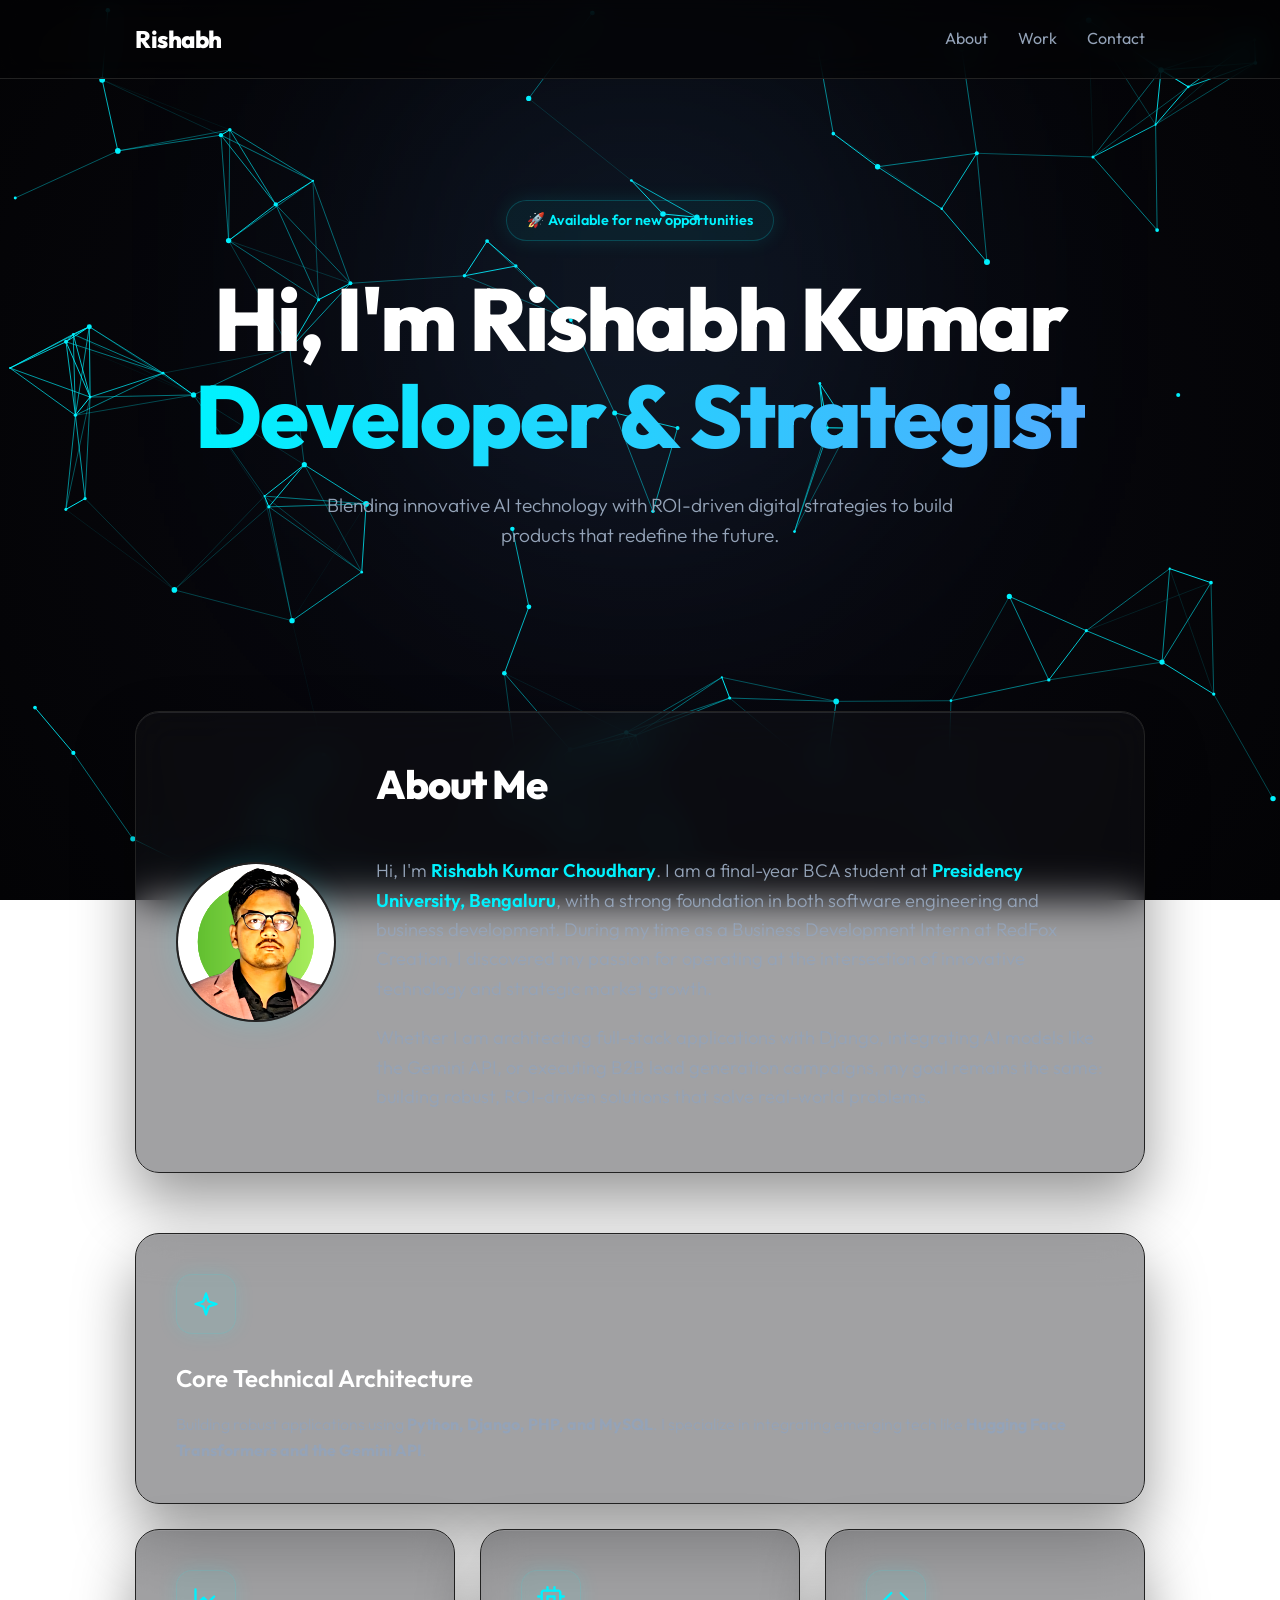
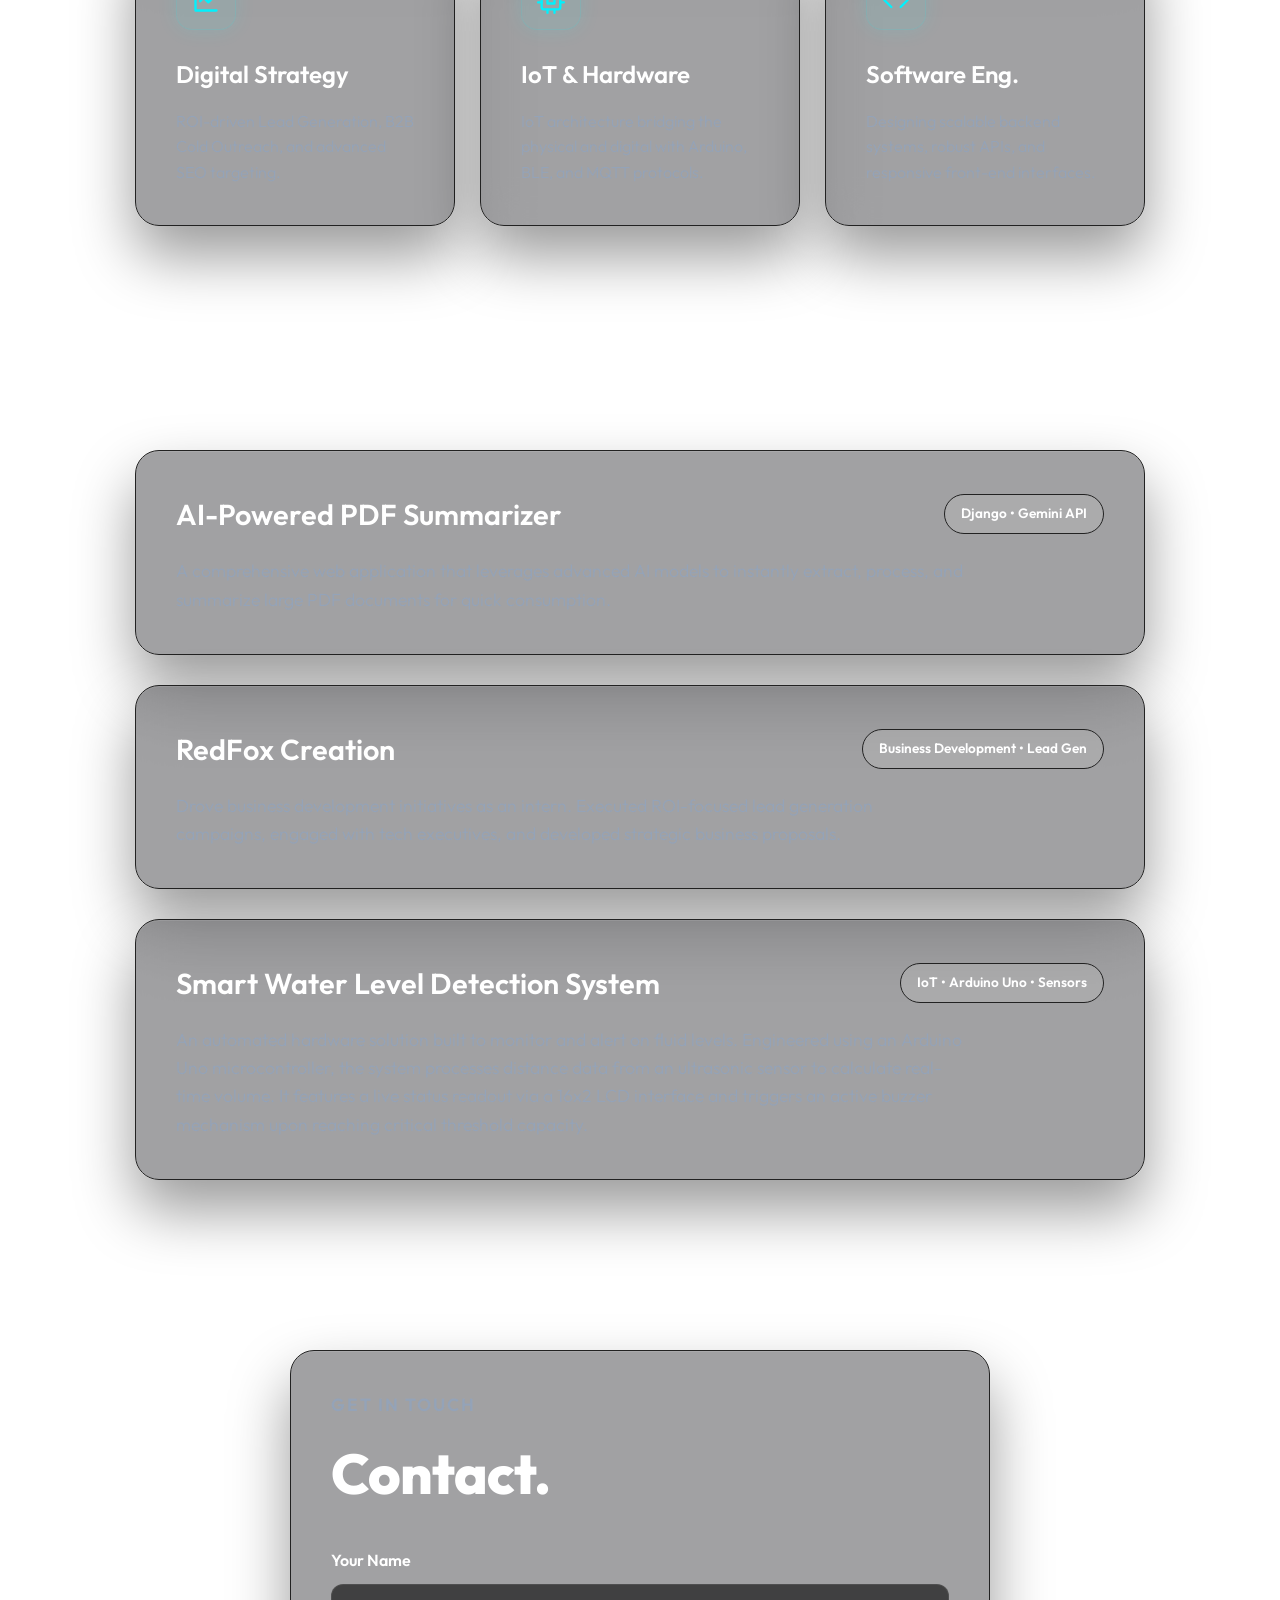
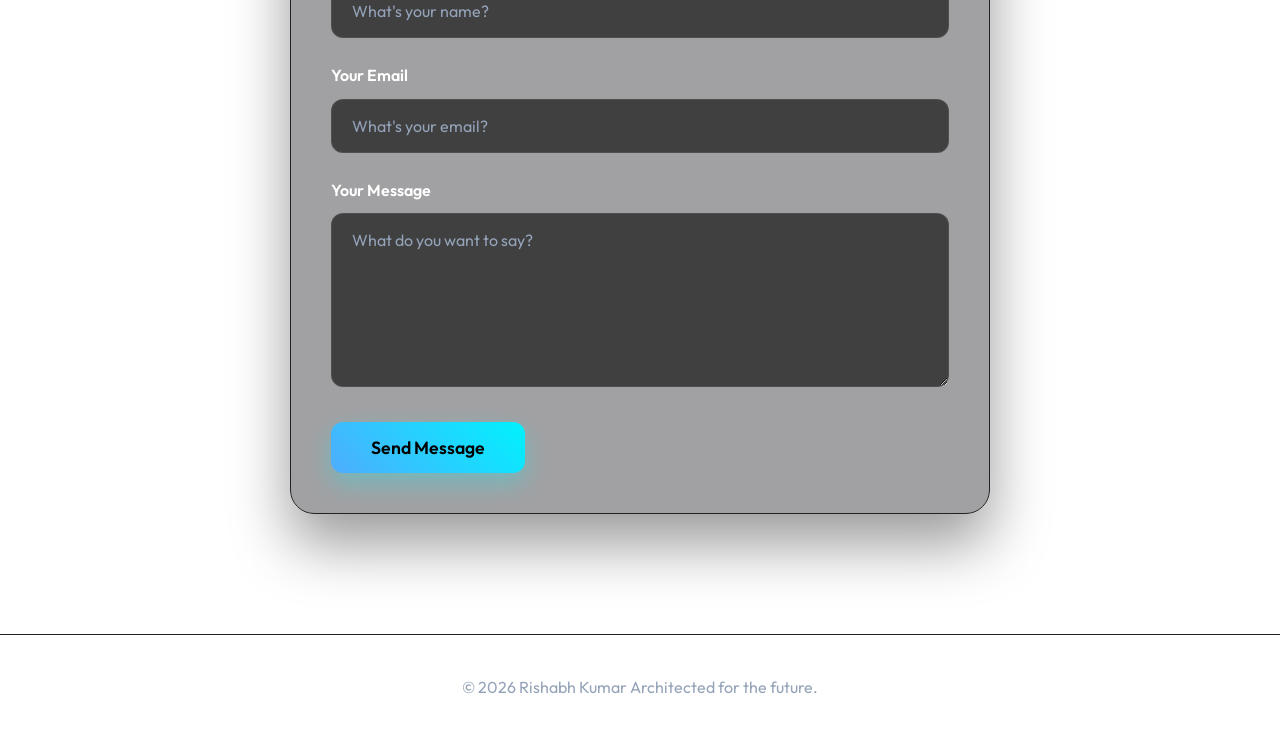
==== index.html @ f14cbbae "Update index.html" ====
<!DOCTYPE html>
<html lang="en">
<head>
    <meta charset="UTF-8">
    <meta name="viewport" content="width=device-width, initial-scale=1.0">
    <title>Rishabh Kumar | Innovator</title>
    <link rel="stylesheet" href="style.css">
    <link href="https://fonts.googleapis.com/css2?family=Outfit:wght@300;400;600;800&display=swap" rel="stylesheet">
</head>
<body>

    <canvas id="bg-canvas"></canvas>

    <nav>
        <div class="nav-content">
            <div class="logo">Rishabh<span class="dot"></span></div>
            <div class="nav-links">
                <a href="#about">About</a>
                <a href="#work">Work</a>
                <a href="#contact">Contact</a>
            </div>
        </div>
    </nav>

    <main class="container">
        <header class="hero slide-up">
            <div class="glow-orb"></div>
            <div class="badge">🚀 Available for new opportunities</div>
            <h1>Hi, I'm Rishabh Kumar <br> <span class="gradient-text">Developer & Strategist</span></h1>
            <p>Blending innovative AI technology with ROI-driven digital strategies to build products that redefine the future.</p>
        </header>

        <section class="about-section fade-in" id="about">
            <div class="card glass about-card tilt-card">
                <div class="card-content">
                    
                    <div class="about-profile-wrap glass">
                        <img src="profile.png" alt="Rishabh Kumar Profile">
                    </div>

                    <div class="about-text-content">
                        <h2 class="section-title">About Me</h2>
                        <div class="about-text">
                            <p>
                                Hi, I'm <strong>Rishabh Kumar Choudhary</strong>. I am a final-year BCA student at <strong>Presidency University, Bengaluru</strong>, with a strong foundation in both software engineering and business development. During my time as a Business Development Intern at RedFox Creation, I discovered my passion for operating at the intersection of innovative technology and strategic market growth.
                            </p>
                            <p>
                                Whether I am architecting full-stack applications with Django, integrating AI models like the Gemini API, or executing B2B lead generation campaigns, my goal remains the same: building robust, ROI-driven solutions that solve real-world problems.
                            </p>
                        </div>
                    </div>

                </div>
            </div>
        </section>

        <section class="bento-grid fade-in">
            <div class="card glass bento-large tilt-card">
                <div class="card-content">
                    <div class="icon-wrap">
                        <svg width="24" height="24" viewBox="0 0 24 24" fill="none" stroke="currentColor" stroke-width="2" stroke-linecap="round" stroke-linejoin="round"><path d="m12 3-1.912 5.813a2 2 0 0 1-1.275 1.275L3 12l5.813 1.912a2 2 0 0 1 1.275 1.275L12 21l1.912-5.813a2 2 0 0 1 1.275-1.275L21 12l-5.813-1.912a2 2 0 0 1-1.275-1.275L12 3Z"/></svg>
                    </div>
                    <h3>Core Technical Architecture</h3>
                    <p>Building robust applications using <strong>Python, Django, PHP, and MySQL</strong>. I specialize in integrating emerging tech like <strong>Hugging Face Transformers and the Gemini API</strong>.</p>
                </div>
            </div>

            <div class="card glass bento-small tilt-card delay-1">
                <div class="card-content">
                    <div class="icon-wrap">
                        <svg width="24" height="24" viewBox="0 0 24 24" fill="none" stroke="currentColor" stroke-width="2" stroke-linecap="round" stroke-linejoin="round"><path d="M3 3v18h18"/><path d="m19 9-5 5-4-4-3 3"/></svg>
                    </div>
                    <h3>Digital Strategy</h3>
                    <p>ROI-driven Lead Generation, B2B Cold Outreach, and advanced SEO targeting.</p>
                </div>
            </div>

            <div class="card glass bento-small tilt-card delay-2">
                <div class="card-content">
                    <div class="icon-wrap">
                        <svg width="24" height="24" viewBox="0 0 24 24" fill="none" stroke="currentColor" stroke-width="2" stroke-linecap="round" stroke-linejoin="round"><rect x="4" y="4" width="16" height="16" rx="2" ry="2"/><rect x="9" y="9" width="6" height="6"/><line x1="9" y1="1" x2="9" y2="4"/><line x1="15" y1="1" x2="15" y2="4"/><line x1="9" y1="20" x2="9" y2="23"/><line x1="15" y1="20" x2="15" y2="23"/><line x1="20" y1="9" x2="23" y2="9"/><line x1="20" y1="14" x2="23" y2="14"/><line x1="1" y1="9" x2="4" y2="9"/><line x1="1" y1="14" x2="4" y2="14"/></svg>
                    </div>
                    <h3>IoT & Hardware</h3>
                    <p>IoT architecture bridging the physical and digital with Arduino, BLE, and MQTT protocols.</p>
                </div>
            </div>

            <div class="card glass bento-small tilt-card delay-3">
                <div class="card-content">
                    <div class="icon-wrap">
                        <svg width="24" height="24" viewBox="0 0 24 24" fill="none" stroke="currentColor" stroke-width="2" stroke-linecap="round" stroke-linejoin="round"><polyline points="16 18 22 12 16 6"/><polyline points="8 6 2 12 8 18"/></svg>
                    </div>
                    <h3>Software Eng.</h3>
                    <p>Designing scalable backend systems, robust APIs, and responsive front-end interfaces.</p>
                </div>
            </div>
        </section>

        <section class="projects" id="work">
            <h2 class="section-title fade-in">Selected Masterpieces</h2>
            
            <div class="project-list">
                <div class="card glass project-card tilt-card fade-in">
                    <div class="card-content">
                        <div class="project-header">
                            <h3>AI-Powered PDF Summarizer</h3>
                            <span class="tag">Django • Gemini API</span>
                        </div>
                        <p>A comprehensive web application that leverages advanced AI models to instantly extract, process, and summarize large PDF documents for quick consumption.</p>
                    </div>
                </div>

                <div class="card glass project-card tilt-card fade-in delay-1">
                    <div class="card-content">
                        <div class="project-header">
                            <h3>RedFox Creation</h3>
                            <span class="tag">Business Development • Lead Gen</span>
                        </div>
                        <p>Drove business development initiatives as an intern. Executed ROI-focused lead generation campaigns, engaged with tech executives, and developed strategic business proposals.</p>
                    </div>
                </div>

                <div class="card glass project-card tilt-card fade-in delay-2">
                    <div class="card-content">
                        <div class="project-header">
                            <h3>Smart Water Level Detection System</h3>
                            <span class="tag">IoT • Arduino Uno • Sensors</span>
                        </div>
                        <p>An automated hardware solution built to monitor and alert on fluid levels. Engineered using an Arduino Uno microcontroller, the system processes distance data from an ultrasonic sensor to calculate real-time volume. It features a live status readout via a 16x2 LCD interface and triggers an active buzzer mechanism upon reaching critical threshold capacity.</p>
                    </div>
                </div>
            </div>
        </section>

        <section class="contact-area fade-in" id="contact">
            <div class="contact-layout">
                
                <div class="contact-form-card glass tilt-card">
                    <p class="sub-heading">Get in touch</p>
                    <h2 class="main-heading">Contact.</h2>
                    
                    <form class="contact-form" id="contact-form">
                        <label class="form-label">
                            <span class="label-text">Your Name</span>
                            <input type="text" name="name" id="name" placeholder="What's your name?" class="form-input" required>
                        </label>
                        
                        <label class="form-label">
                            <span class="label-text">Your Email</span>
                            <input type="email" name="email" id="email" placeholder="What's your email?" class="form-input" required>
                        </label>
                        
                        <label class="form-label">
                            <span class="label-text">Your Message</span>
                            <textarea rows="7" name="message" id="message" placeholder="What do you want to say?" class="form-input" required></textarea>
                        </label>
                        
                        <button type="submit" class="btn btn-primary submit-btn">Send Message</button>
                    </form>
                </div>

            </div>
        </section>
    </main>

    <footer>
        <p>&copy; 2026 Rishabh Kumar Architected for the future.</p>
    </footer>

    <script src="script.js"></script>
</body>
</html>
---- style.css ----
:root {
    --bg-main: transparent; /* CRITICAL: Must be transparent for canvas to show */
    --text-primary: #ffffff;
    --text-secondary: #94a3b8;
    
    /* Cyber/Neon Palette */
    --neon-cyan: #00f2fe;
    --neon-blue: #4facfe;
    
    --glass-bg: rgba(20, 20, 25, 0.4);
    --glass-border: rgba(255, 255, 255, 0.08);
    --glass-glow: rgba(0, 242, 254, 0.1);
    --border-color: #222222;
    --accent: #ffffff;
}

* {
    margin: 0;
    padding: 0;
    box-sizing: border-box;
    font-family: 'Outfit', sans-serif;
    scroll-behavior: smooth;
}

/* --- The Canvas Background --- */
#bg-canvas {
    position: fixed;
    top: 0; 
    left: 0; 
    width: 100vw; 
    height: 100vh;
    z-index: -1;
    background: radial-gradient(circle at center, #0a0a12 0%, #030305 100%);
    pointer-events: none; /* Ensures it doesn't block scrolling/clicking */
}

html, body {
    background-color: var(--bg-main);
    color: var(--text-primary);
    line-height: 1.6;
    overflow-x: hidden;
}

a { text-decoration: none; color: inherit; }

.container {
    max-width: 1050px;
    margin: 0 auto;
    padding: 0 20px;
    position: relative;
    z-index: 10;
}

/* --- Navigation --- */
nav {
    position: fixed; top: 0; width: 100%;
    backdrop-filter: blur(15px); -webkit-backdrop-filter: blur(15px);
    background: rgba(3, 3, 5, 0.7);
    border-bottom: 1px solid var(--border-color);
    z-index: 100;
}

.nav-content {
    max-width: 1050px; margin: 0 auto; padding: 20px;
    display: flex; justify-content: space-between; align-items: center;
}

.logo { font-weight: 800; font-size: 1.5rem; letter-spacing: -0.5px; color: var(--accent); }
.logo .dot { color: var(--neon-cyan); }

.nav-links { display: flex; gap: 30px; font-size: 1rem; font-weight: 400; color: var(--text-secondary); }
.nav-links a:hover { color: var(--neon-cyan); transition: color 0.3s ease; text-shadow: 0 0 10px rgba(0,242,254,0.5); }

/* --- Hero Section --- */
.hero { padding: 200px 0 120px; text-align: center; position: relative; }

.glow-orb {
    position: absolute; top: 40%; left: 50%; transform: translate(-50%, -50%);
    width: 400px; height: 400px; background: var(--neon-blue);
    filter: blur(150px); opacity: 0.15; z-index: -1; pointer-events: none;
}

.badge {
    display: inline-block; padding: 8px 20px;
    background: rgba(0, 242, 254, 0.05); color: var(--neon-cyan);
    border: 1px solid rgba(0, 242, 254, 0.2); border-radius: 100px;
    font-size: 0.9rem; font-weight: 600; margin-bottom: 30px;
    box-shadow: 0 0 20px rgba(0,242,254,0.1);
}

.hero h1 {
    font-size: clamp(3rem, 7vw, 5.5rem); font-weight: 800; line-height: 1.1;
    letter-spacing: -2px; margin-bottom: 25px;
}

.gradient-text {
    background: linear-gradient(270deg, #00f2fe, #4facfe, #00f2fe);
    background-size: 200% auto;
    -webkit-background-clip: text; -webkit-text-fill-color: transparent;
    animation: shine 4s linear infinite;
}

@keyframes shine { to { background-position: 200% center; } }

.hero p { color: var(--text-secondary); font-size: 1.2rem; max-width: 650px; margin: 0 auto 40px; font-weight: 300; }

.hero-actions { display: flex; justify-content: center; gap: 20px; }

/* --- Glassmorphism & 3D Tilt Cards --- */
.glass {
    background: var(--glass-bg);
    backdrop-filter: blur(20px); -webkit-backdrop-filter: blur(20px);
    border: 1px solid var(--border-color); border-radius: 24px;
    box-shadow: 0 30px 60px rgba(0,0,0,0.4), inset 0 1px 0 rgba(255,255,255,0.1);
}

.tilt-card {
    transition: transform 0.1s ease, box-shadow 0.3s ease, border-color 0.3s ease;
    transform-style: preserve-3d;
}

.tilt-card:hover { border-color: rgba(255, 255, 255, 0.2); box-shadow: 0 30px 60px rgba(0,0,0,0.5), 0 0 40px var(--glass-glow); z-index: 10; }
.card-content { padding: 40px; transform: translateZ(30px); }

/* --- Sections & Grid --- */
.section-title { font-size: 2.5rem; margin-bottom: 40px; font-weight: 800; letter-spacing: -1px; }

/* About Me with Profile Picture Integration */
.about-section { margin-bottom: 60px; }

.about-card .card-content {
    display: flex; gap: 40px; align-items: center;
}

.about-profile-wrap {
    flex-shrink: 0; width: 160px; height: 160px;
    border-radius: 50%; overflow: hidden;
    border: 2px solid var(--border-color);
    box-shadow: 0 0 30px rgba(0, 242, 254, 0.15);
    background: rgba(0,0,0,0.2);
}

.about-profile-wrap img {
    width: 100%; height: 100%; object-fit: cover;
    filter: contrast(1.1) brightness(1.05); 
}

.about-text-content { flex: 1; }
.about-text p { color: var(--text-secondary); font-size: 1.15rem; margin-bottom: 20px; font-weight: 300; }
.about-text strong { color: var(--neon-cyan); font-weight: 600; }

/* Updated Bento Grid Layout */
.bento-grid { 
    display: grid; 
    grid-template-columns: repeat(3, 1fr); 
    gap: 25px; 
    margin-bottom: 120px; 
}
.bento-large { grid-column: span 3; }
.bento-small { grid-column: span 1; }

.bento-grid h3 { font-size: 1.5rem; margin-bottom: 15px; font-weight: 600; }
.bento-grid p { color: var(--text-secondary); font-weight: 300; font-size: 1rem; }

.icon-wrap { 
    display: inline-flex; padding: 15px; 
    background: rgba(0,242,254,0.05); border-radius: 16px; 
    margin-bottom: 25px; border: 1px solid rgba(0,242,254,0.1); 
    color: var(--neon-cyan); box-shadow: 0 0 20px rgba(0,242,254,0.1); 
}

.icon-wrap svg { width: 28px; height: 28px; }

.projects { margin-bottom: 120px; }
.project-list { display: flex; flex-direction: column; gap: 30px; }
.project-header { display: flex; justify-content: space-between; align-items: center; margin-bottom: 20px; }
.project-header h3 { font-size: 1.8rem; font-weight: 600; }
.tag { background: rgba(255,255,255,0.1); color: #fff; padding: 8px 16px; border-radius: 100px; font-size: 0.85rem; font-weight: 600; border: 1px solid var(--border-color); }
.project-card p { color: var(--text-secondary); max-width: 85%; font-size: 1.1rem; font-weight: 300; }

/* --- Centered Contact Layout & Inputs --- */
.contact-area { margin-bottom: 120px; padding-top: 50px; }
.contact-layout { display: flex; justify-content: center; }
.contact-form-card { width: 100%; max-width: 700px; padding: 40px; position: relative; overflow: hidden; }

.sub-heading { font-size: 1.1rem; color: var(--text-secondary); text-transform: uppercase; letter-spacing: 2px; margin-bottom: 10px; font-weight: 600; }
.main-heading { font-size: 3.5rem; font-weight: 800; margin-bottom: 30px; color: #fff; letter-spacing: -1px; }

/* Form Styles */
.contact-form { display: flex; flex-direction: column; gap: 25px; }
.form-label { display: flex; flex-direction: column; gap: 10px; }
.label-text { font-weight: 600; color: #fff; font-size: 1rem; }

.form-input {
    background-color: rgba(0, 0, 0, 0.6); 
    border: 1px solid var(--glass-border); border-radius: 12px;
    padding: 16px 20px; color: #fff; font-size: 1rem; outline: none;
    transition: all 0.3s ease; font-family: inherit; resize: vertical;
}
.form-input::placeholder { color: var(--text-secondary); }
.form-input:focus { border-color: var(--neon-cyan); box-shadow: 0 0 15px rgba(0, 242, 254, 0.15); }

.submit-btn { align-self: flex-start; padding: 14px 40px; font-size: 1.1rem; margin-top: 10px; border-radius: 12px; font-weight: 600; cursor: pointer; border: none; background: linear-gradient(45deg, var(--neon-blue), var(--neon-cyan)); color: #000; box-shadow: 0 10px 25px rgba(0, 242, 254, 0.3); transition: all 0.3s; }
.submit-btn:hover { transform: translateY(-3px); box-shadow: 0 15px 35px rgba(0, 242, 254, 0.5); }

footer { text-align: center; padding: 40px; color: var(--text-secondary); font-size: 1rem; border-top: 1px solid var(--border-color); }

/* Animations */
.slide-up { animation: slideUp 1s cubic-bezier(0.16, 1, 0.3, 1) forwards; }
@keyframes slideUp { from { opacity: 0; transform: translateY(40px); } to { opacity: 1; transform: translateY(0); } }
.fade-in { opacity: 0; transform: translateY(30px); transition: opacity 0.8s ease-out, transform 0.8s ease-out; }
.fade-in.visible { opacity: 1; transform: translateY(0); }
.delay-1 { transition-delay: 0.15s; } .delay-2 { transition-delay: 0.3s; } .delay-3 { transition-delay: 0.45s; }

/* Mobile Responsiveness */
@media (max-width: 900px) {
    .bento-grid { grid-template-columns: 1fr; }
    .bento-large, .bento-small { grid-column: span 1; }
    .project-header { flex-direction: column; align-items: flex-start; gap: 15px; }
    .project-card p { max-width: 100%; }
    .tilt-card { transform: none !important; }
    .about-card .card-content { flex-direction: column; text-align: center; gap: 30px; }
}
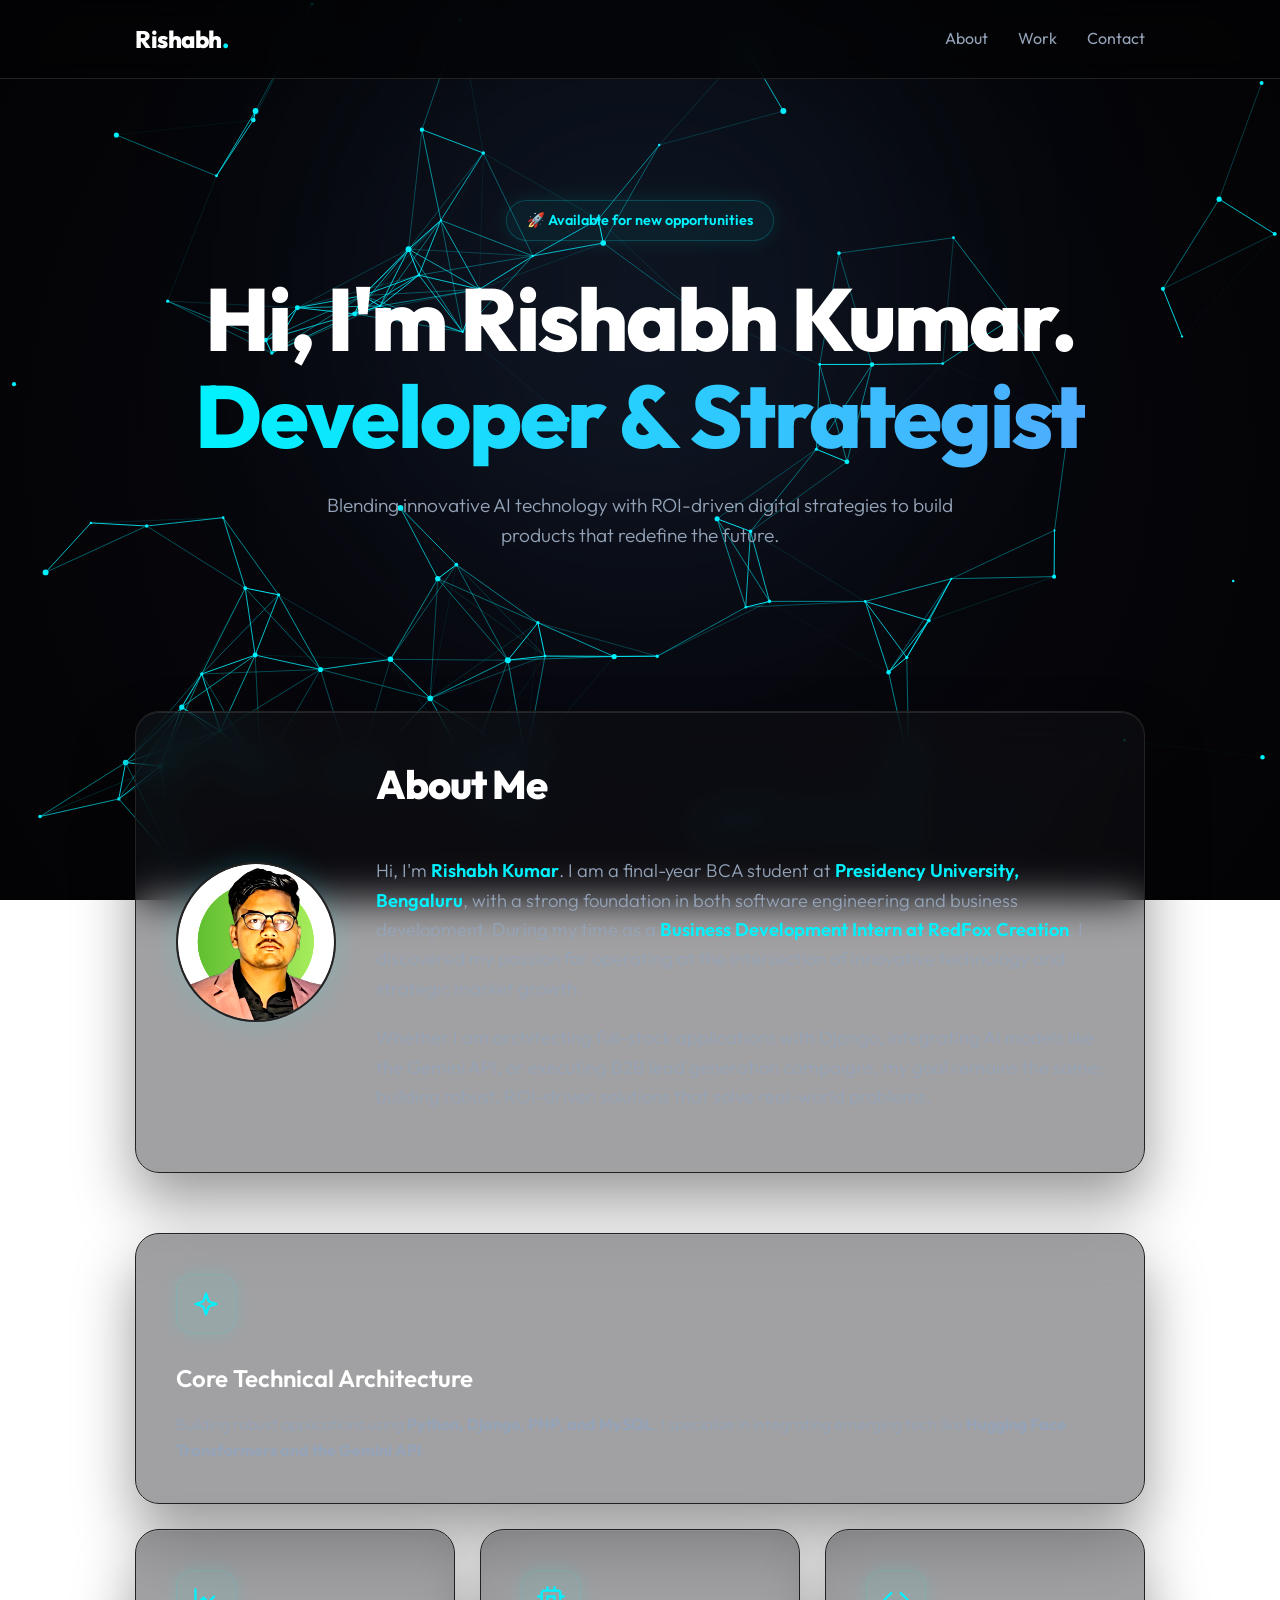
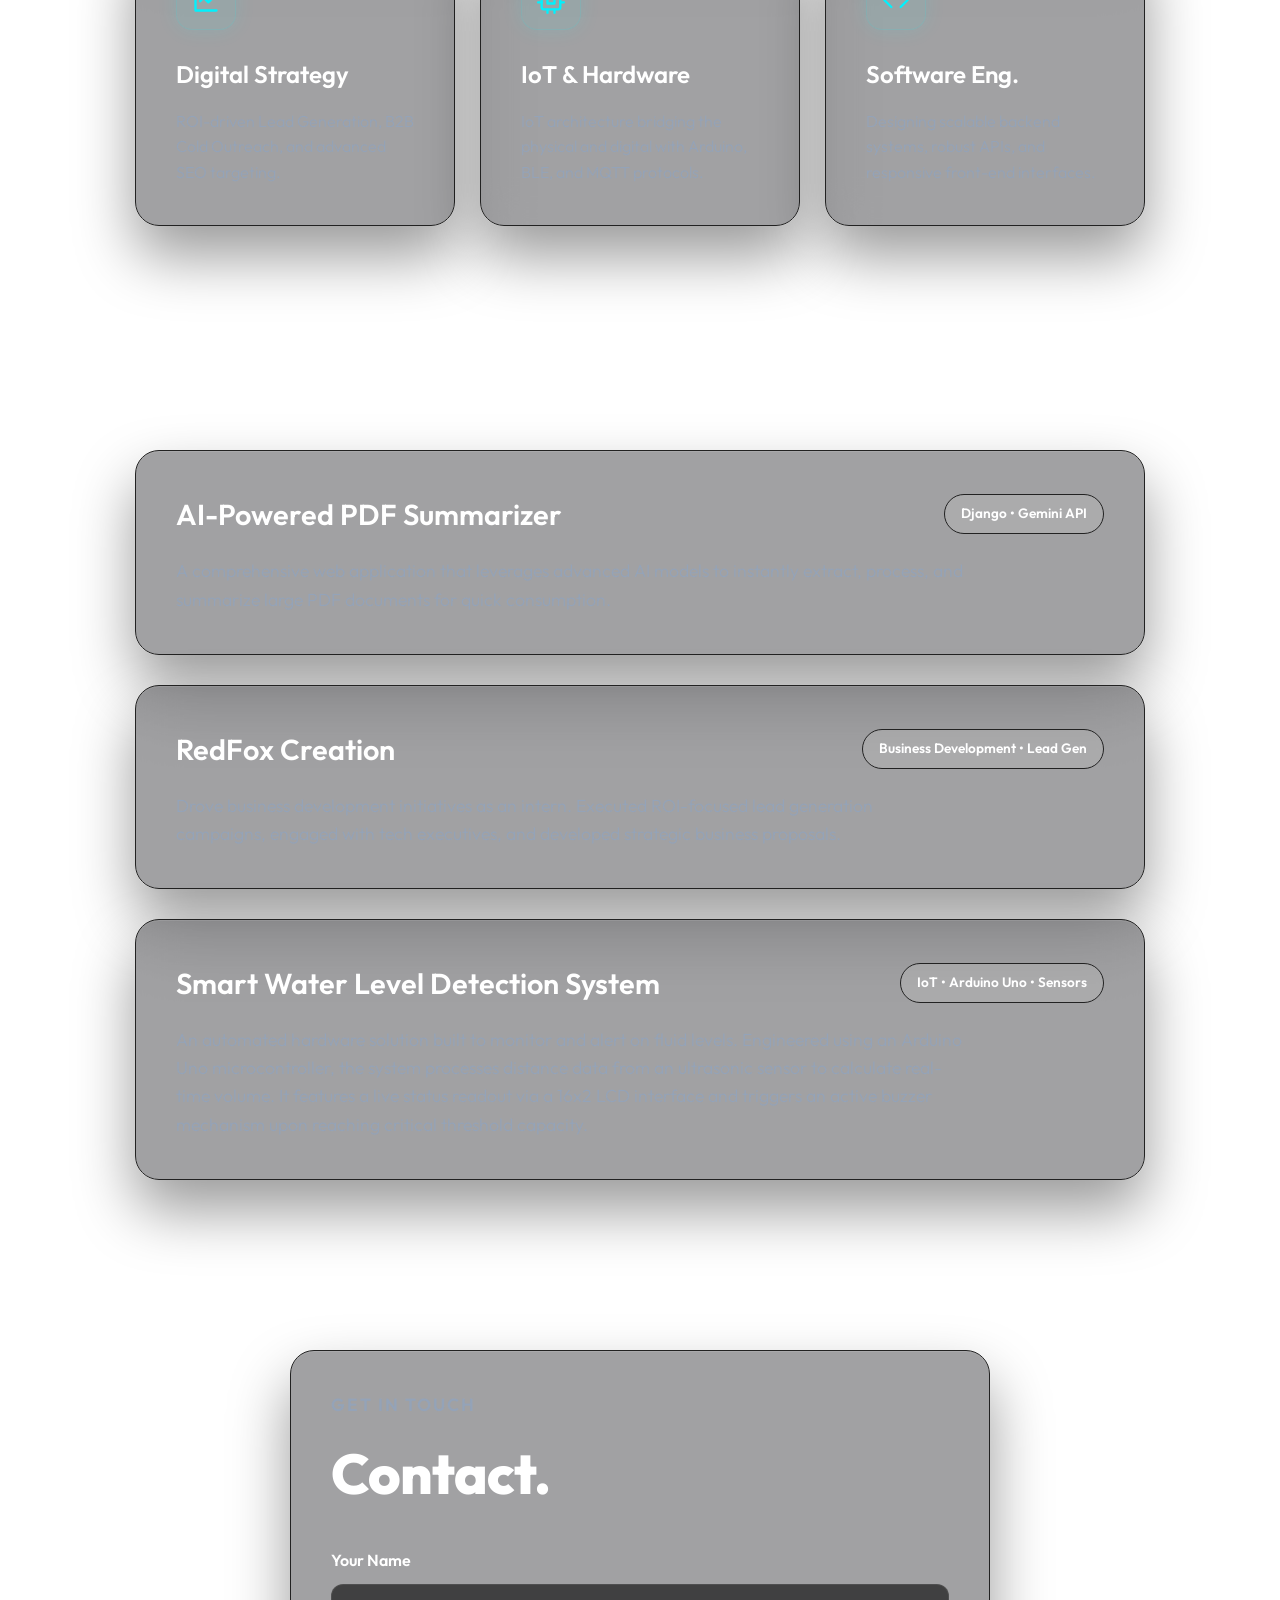
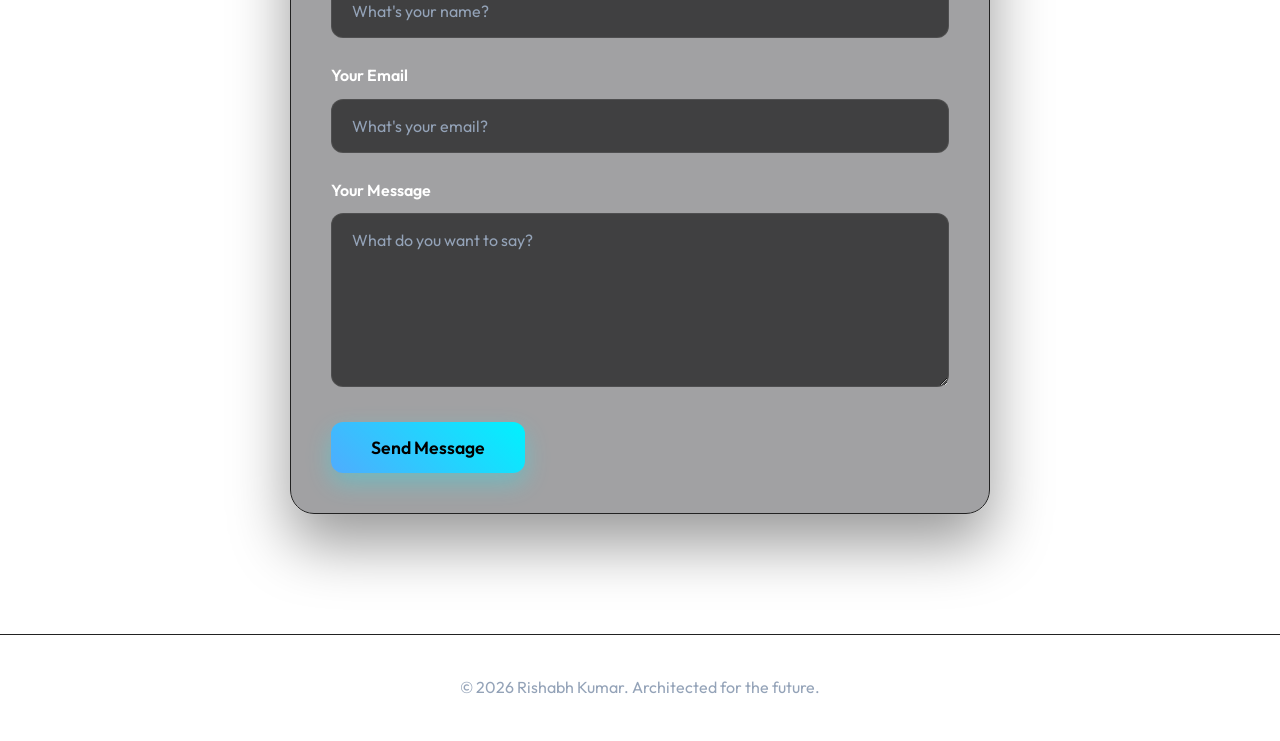
==== commit a73c70ae: "Update index.html" ====
--- a/index.html
+++ b/index.html
@@ -13,7 +13,7 @@
 
     <nav>
         <div class="nav-content">
-            <div class="logo">Rishabh<span class="dot"></span></div>
+            <div class="logo">Rishabh<span class="dot">.</span></div>
             <div class="nav-links">
                 <a href="#about">About</a>
                 <a href="#work">Work</a>
@@ -26,7 +26,7 @@
         <header class="hero slide-up">
             <div class="glow-orb"></div>
             <div class="badge">🚀 Available for new opportunities</div>
-            <h1>Hi, I'm Rishabh Kumar <br> <span class="gradient-text">Developer & Strategist</span></h1>
+            <h1>Hi, I'm Rishabh Kumar. <br> <span class="gradient-text">Developer & Strategist</span></h1>
             <p>Blending innovative AI technology with ROI-driven digital strategies to build products that redefine the future.</p>
         </header>
 
@@ -42,7 +42,7 @@
                         <h2 class="section-title">About Me</h2>
                         <div class="about-text">
                             <p>
-                                Hi, I'm <strong>Rishabh Kumar Choudhary</strong>. I am a final-year BCA student at <strong>Presidency University, Bengaluru</strong>, with a strong foundation in both software engineering and business development. During my time as a Business Development Intern at RedFox Creation, I discovered my passion for operating at the intersection of innovative technology and strategic market growth.
+                                Hi, I'm <strong>Rishabh Kumar</strong>. I am a final-year BCA student at <strong>Presidency University, Bengaluru</strong>, with a strong foundation in both software engineering and business development. During my time as a <strong>Business Development Intern at RedFox Creation</strong>, I discovered my passion for operating at the intersection of innovative technology and strategic market growth.
                             </p>
                             <p>
                                 Whether I am architecting full-stack applications with Django, integrating AI models like the Gemini API, or executing B2B lead generation campaigns, my goal remains the same: building robust, ROI-driven solutions that solve real-world problems.
@@ -164,7 +164,7 @@
     </main>
 
     <footer>
-        <p>&copy; 2026 Rishabh Kumar Architected for the future.</p>
+        <p>&copy; 2026 Rishabh Kumar. Architected for the future.</p>
     </footer>
 
     <script src="script.js"></script>
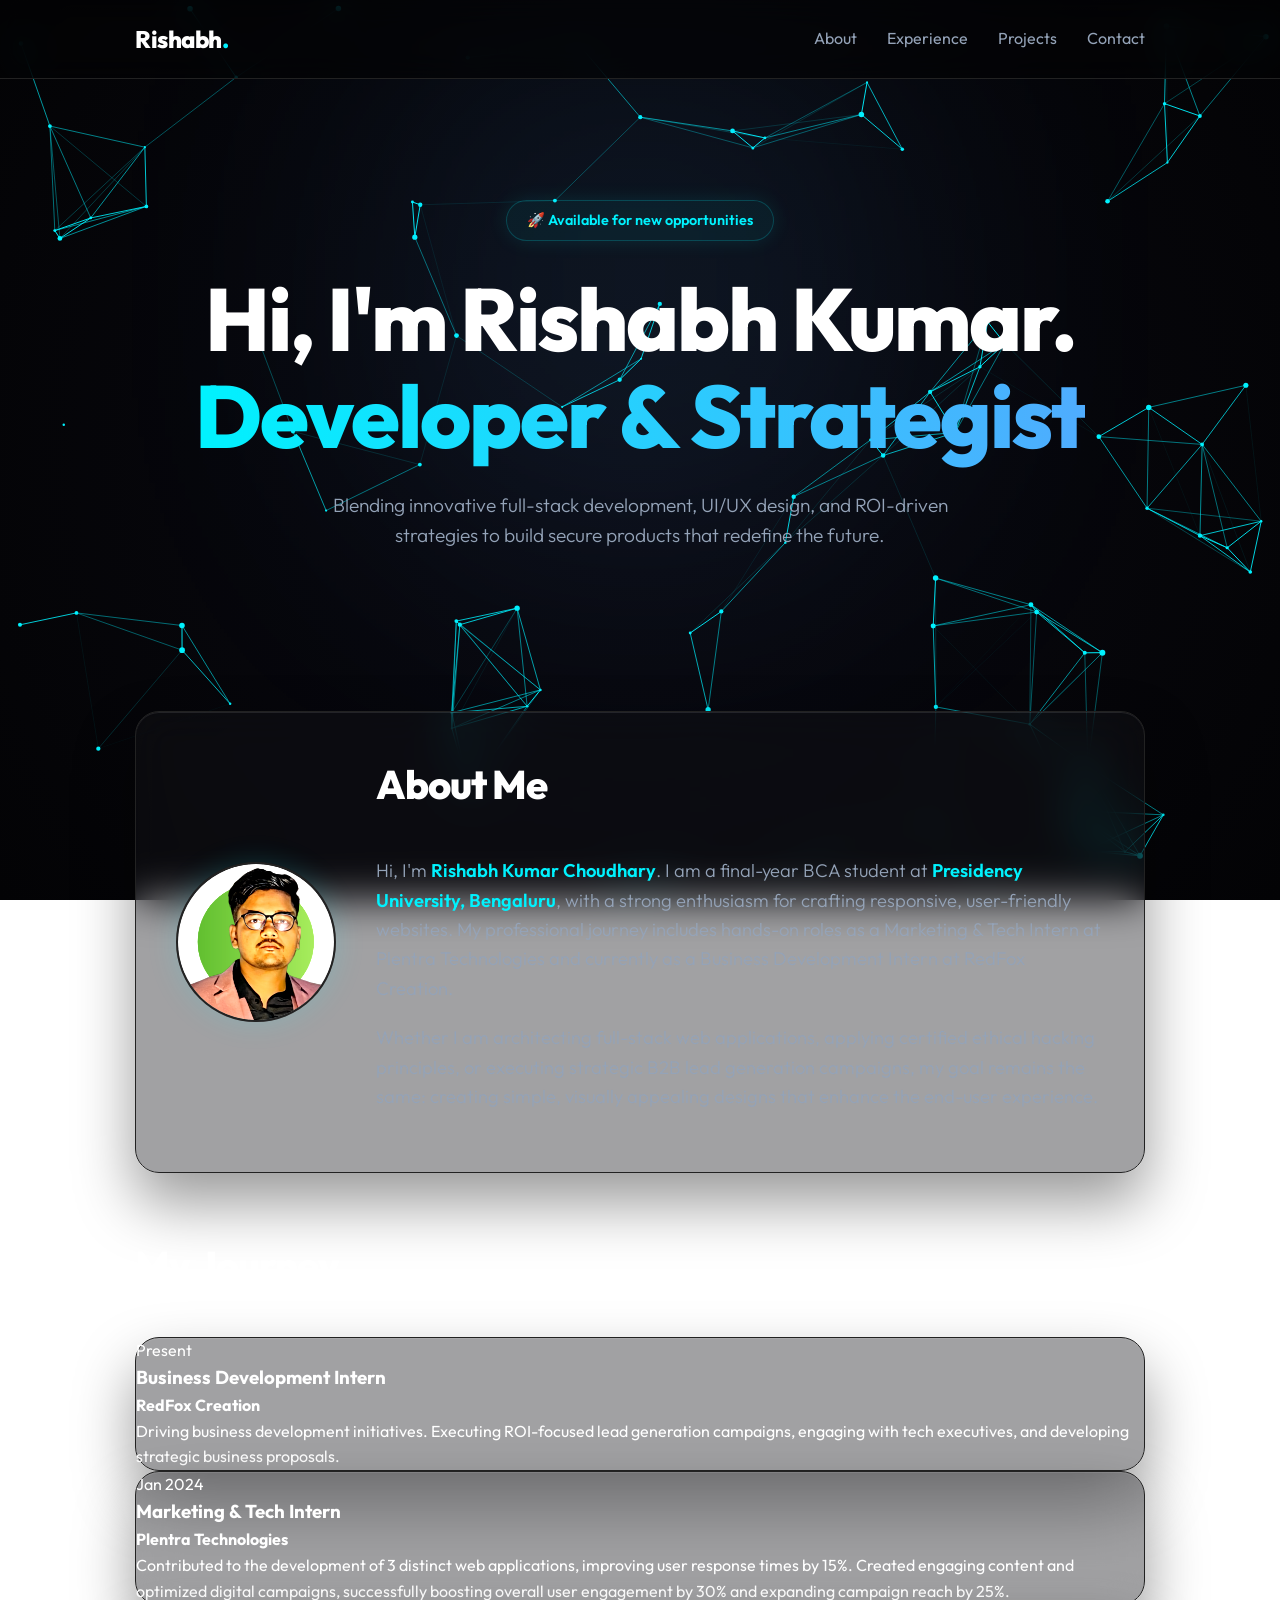
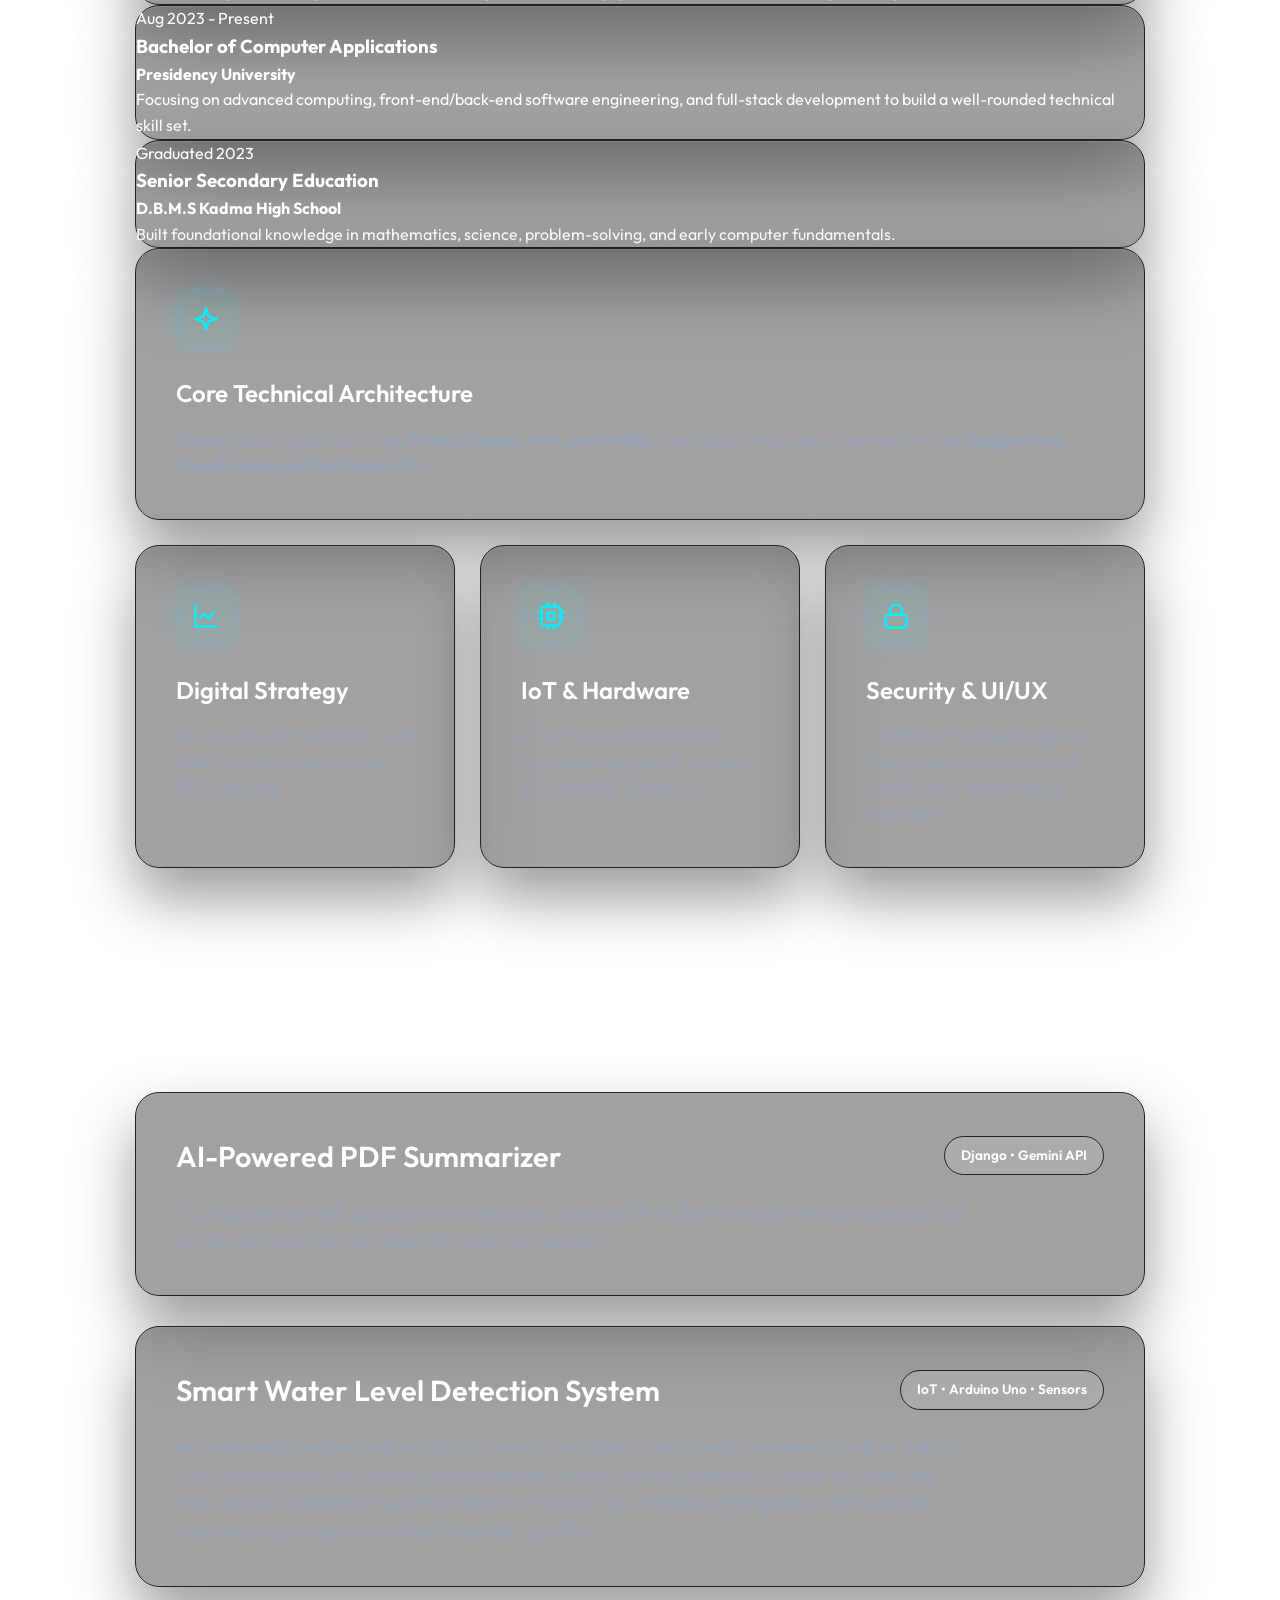
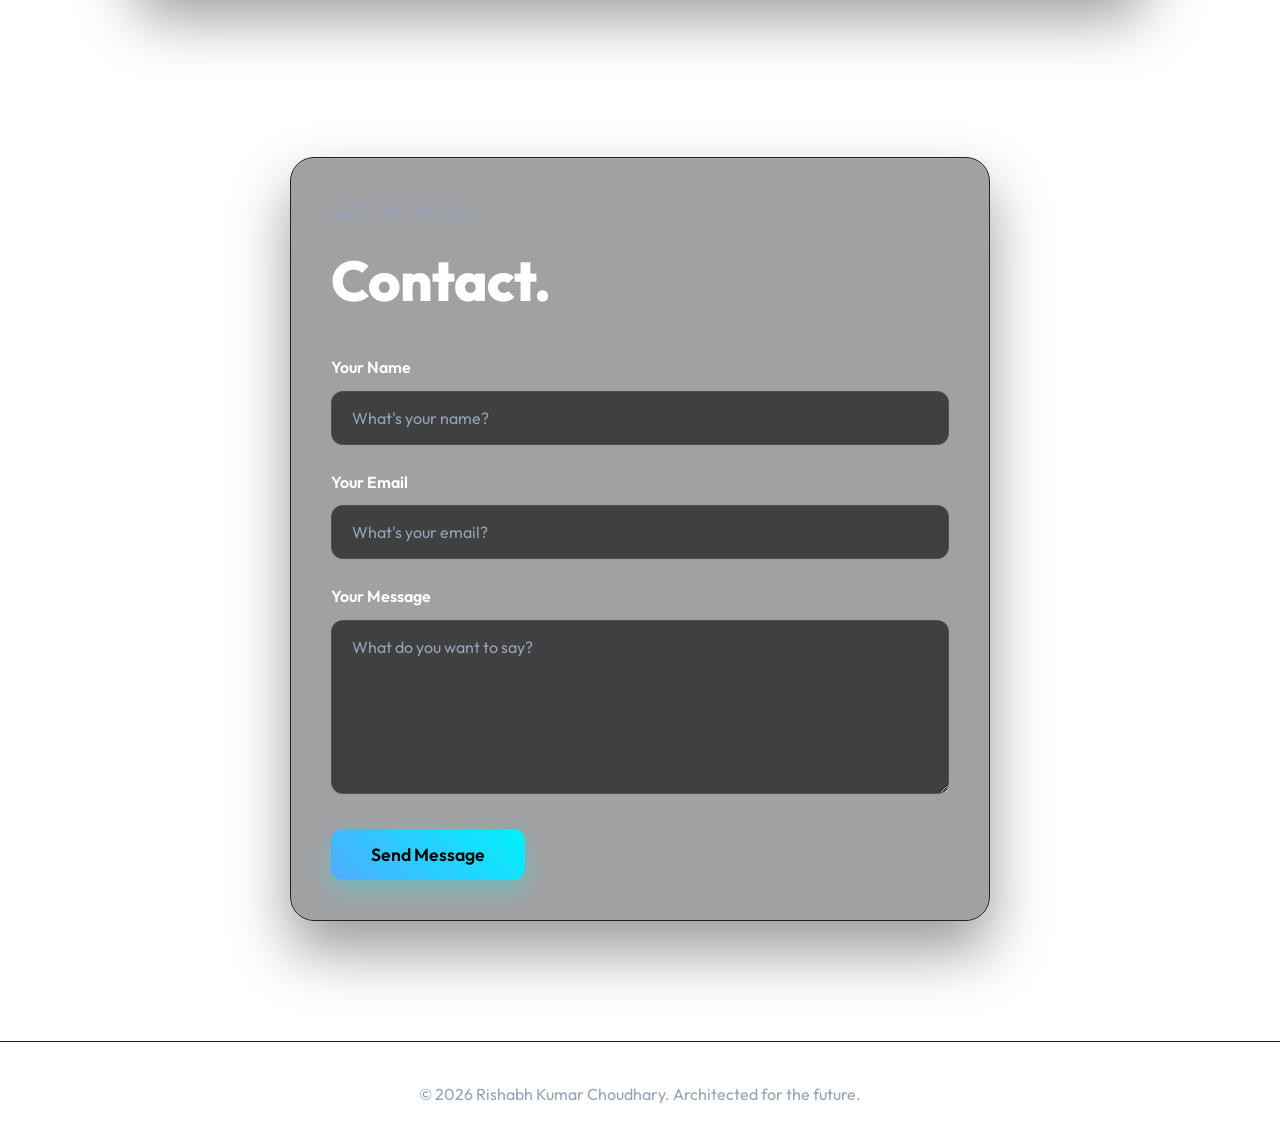
==== commit c56f9d06: "Update index.html" ====
--- a/index.html
+++ b/index.html
@@ -16,7 +16,8 @@
             <div class="logo">Rishabh<span class="dot">.</span></div>
             <div class="nav-links">
                 <a href="#about">About</a>
-                <a href="#work">Work</a>
+                <a href="#experience">Experience</a>
+                <a href="#work">Projects</a>
                 <a href="#contact">Contact</a>
             </div>
         </div>
@@ -27,7 +28,7 @@
             <div class="glow-orb"></div>
             <div class="badge">🚀 Available for new opportunities</div>
             <h1>Hi, I'm Rishabh Kumar. <br> <span class="gradient-text">Developer & Strategist</span></h1>
-            <p>Blending innovative AI technology with ROI-driven digital strategies to build products that redefine the future.</p>
+            <p>Blending innovative full-stack development, UI/UX design, and ROI-driven strategies to build secure products that redefine the future.</p>
         </header>
 
         <section class="about-section fade-in" id="about">
@@ -42,10 +43,10 @@
                         <h2 class="section-title">About Me</h2>
                         <div class="about-text">
                             <p>
-                                Hi, I'm <strong>Rishabh Kumar</strong>. I am a final-year BCA student at <strong>Presidency University, Bengaluru</strong>, with a strong foundation in both software engineering and business development. During my time as a <strong>Business Development Intern at RedFox Creation</strong>, I discovered my passion for operating at the intersection of innovative technology and strategic market growth.
+                                Hi, I'm <strong>Rishabh Kumar Choudhary</strong>. I am a final-year BCA student at <strong>Presidency University, Bengaluru</strong>, with a strong enthusiasm for crafting responsive, user-friendly websites. My professional journey includes hands-on roles as a Marketing & Tech Intern at Plentra Technologies and currently as a Business Development Intern at RedFox Creation.
                             </p>
                             <p>
-                                Whether I am architecting full-stack applications with Django, integrating AI models like the Gemini API, or executing B2B lead generation campaigns, my goal remains the same: building robust, ROI-driven solutions that solve real-world problems.
+                                Whether I am architecting full-stack web applications, applying certified ethical hacking principles, or executing strategic B2B lead generation campaigns, my goal remains the same: creating simple, visually appealing designs that enhance the end-user experience.
                             </p>
                         </div>
                     </div>
@@ -54,6 +55,49 @@
             </div>
         </section>
 
+        <section class="timeline-section fade-in" id="experience">
+            <h2 class="section-title">My Journey</h2>
+            <div class="timeline">
+                
+                <div class="timeline-item glass tilt-card">
+                    <div class="timeline-date">Present</div>
+                    <div class="timeline-content">
+                        <h3>Business Development Intern</h3>
+                        <h4>RedFox Creation</h4>
+                        <p>Driving business development initiatives. Executing ROI-focused lead generation campaigns, engaging with tech executives, and developing strategic business proposals.</p>
+                    </div>
+                </div>
+
+                <div class="timeline-item glass tilt-card">
+                    <div class="timeline-date">Jan 2024</div>
+                    <div class="timeline-content">
+                        <h3>Marketing & Tech Intern</h3>
+                        <h4>Plentra Technologies</h4>
+                        <p>Contributed to the development of 3 distinct web applications, improving user response times by 15%. Created engaging content and optimized digital campaigns, successfully boosting overall user engagement by 30% and expanding campaign reach by 25%.</p>
+                    </div>
+                </div>
+
+                <div class="timeline-item glass tilt-card">
+                    <div class="timeline-date">Aug 2023 - Present</div>
+                    <div class="timeline-content">
+                        <h3>Bachelor of Computer Applications</h3>
+                        <h4>Presidency University</h4>
+                        <p>Focusing on advanced computing, front-end/back-end software engineering, and full-stack development to build a well-rounded technical skill set.</p>
+                    </div>
+                </div>
+
+                <div class="timeline-item glass tilt-card">
+                    <div class="timeline-date">Graduated 2023</div>
+                    <div class="timeline-content">
+                        <h3>Senior Secondary Education</h3>
+                        <h4>D.B.M.S Kadma High School</h4>
+                        <p>Built foundational knowledge in mathematics, science, problem-solving, and early computer fundamentals.</p>
+                    </div>
+                </div>
+
+            </div>
+        </section>
+
         <section class="bento-grid fade-in">
             <div class="card glass bento-large tilt-card">
                 <div class="card-content">
@@ -88,16 +132,16 @@
             <div class="card glass bento-small tilt-card delay-3">
                 <div class="card-content">
                     <div class="icon-wrap">
-                        <svg width="24" height="24" viewBox="0 0 24 24" fill="none" stroke="currentColor" stroke-width="2" stroke-linecap="round" stroke-linejoin="round"><polyline points="16 18 22 12 16 6"/><polyline points="8 6 2 12 8 18"/></svg>
-                    </div>
-                    <h3>Software Eng.</h3>
-                    <p>Designing scalable backend systems, robust APIs, and responsive front-end interfaces.</p>
+                        <svg width="24" height="24" viewBox="0 0 24 24" fill="none" stroke="currentColor" stroke-width="2" stroke-linecap="round" stroke-linejoin="round"><rect x="3" y="11" width="18" height="11" rx="2" ry="2"/><path d="M7 11V7a5 5 0 0 1 10 0v4"/></svg>
+                    </div>
+                    <h3>Security & UI/UX</h3>
+                    <p>Certified in Ethical Hacking (90%). Designing secure systems and intuitive, user-friendly UI/UX interfaces.</p>
                 </div>
             </div>
         </section>
 
         <section class="projects" id="work">
-            <h2 class="section-title fade-in">Selected Masterpieces</h2>
+            <h2 class="section-title fade-in">Technical Masterpieces</h2>
             
             <div class="project-list">
                 <div class="card glass project-card tilt-card fade-in">
@@ -111,16 +155,6 @@
                 </div>
 
                 <div class="card glass project-card tilt-card fade-in delay-1">
-                    <div class="card-content">
-                        <div class="project-header">
-                            <h3>RedFox Creation</h3>
-                            <span class="tag">Business Development • Lead Gen</span>
-                        </div>
-                        <p>Drove business development initiatives as an intern. Executed ROI-focused lead generation campaigns, engaged with tech executives, and developed strategic business proposals.</p>
-                    </div>
-                </div>
-
-                <div class="card glass project-card tilt-card fade-in delay-2">
                     <div class="card-content">
                         <div class="project-header">
                             <h3>Smart Water Level Detection System</h3>
@@ -164,7 +198,7 @@
     </main>
 
     <footer>
-        <p>&copy; 2026 Rishabh Kumar. Architected for the future.</p>
+        <p>&copy; 2026 Rishabh Kumar Choudhary. Architected for the future.</p>
     </footer>
 
     <script src="script.js"></script>
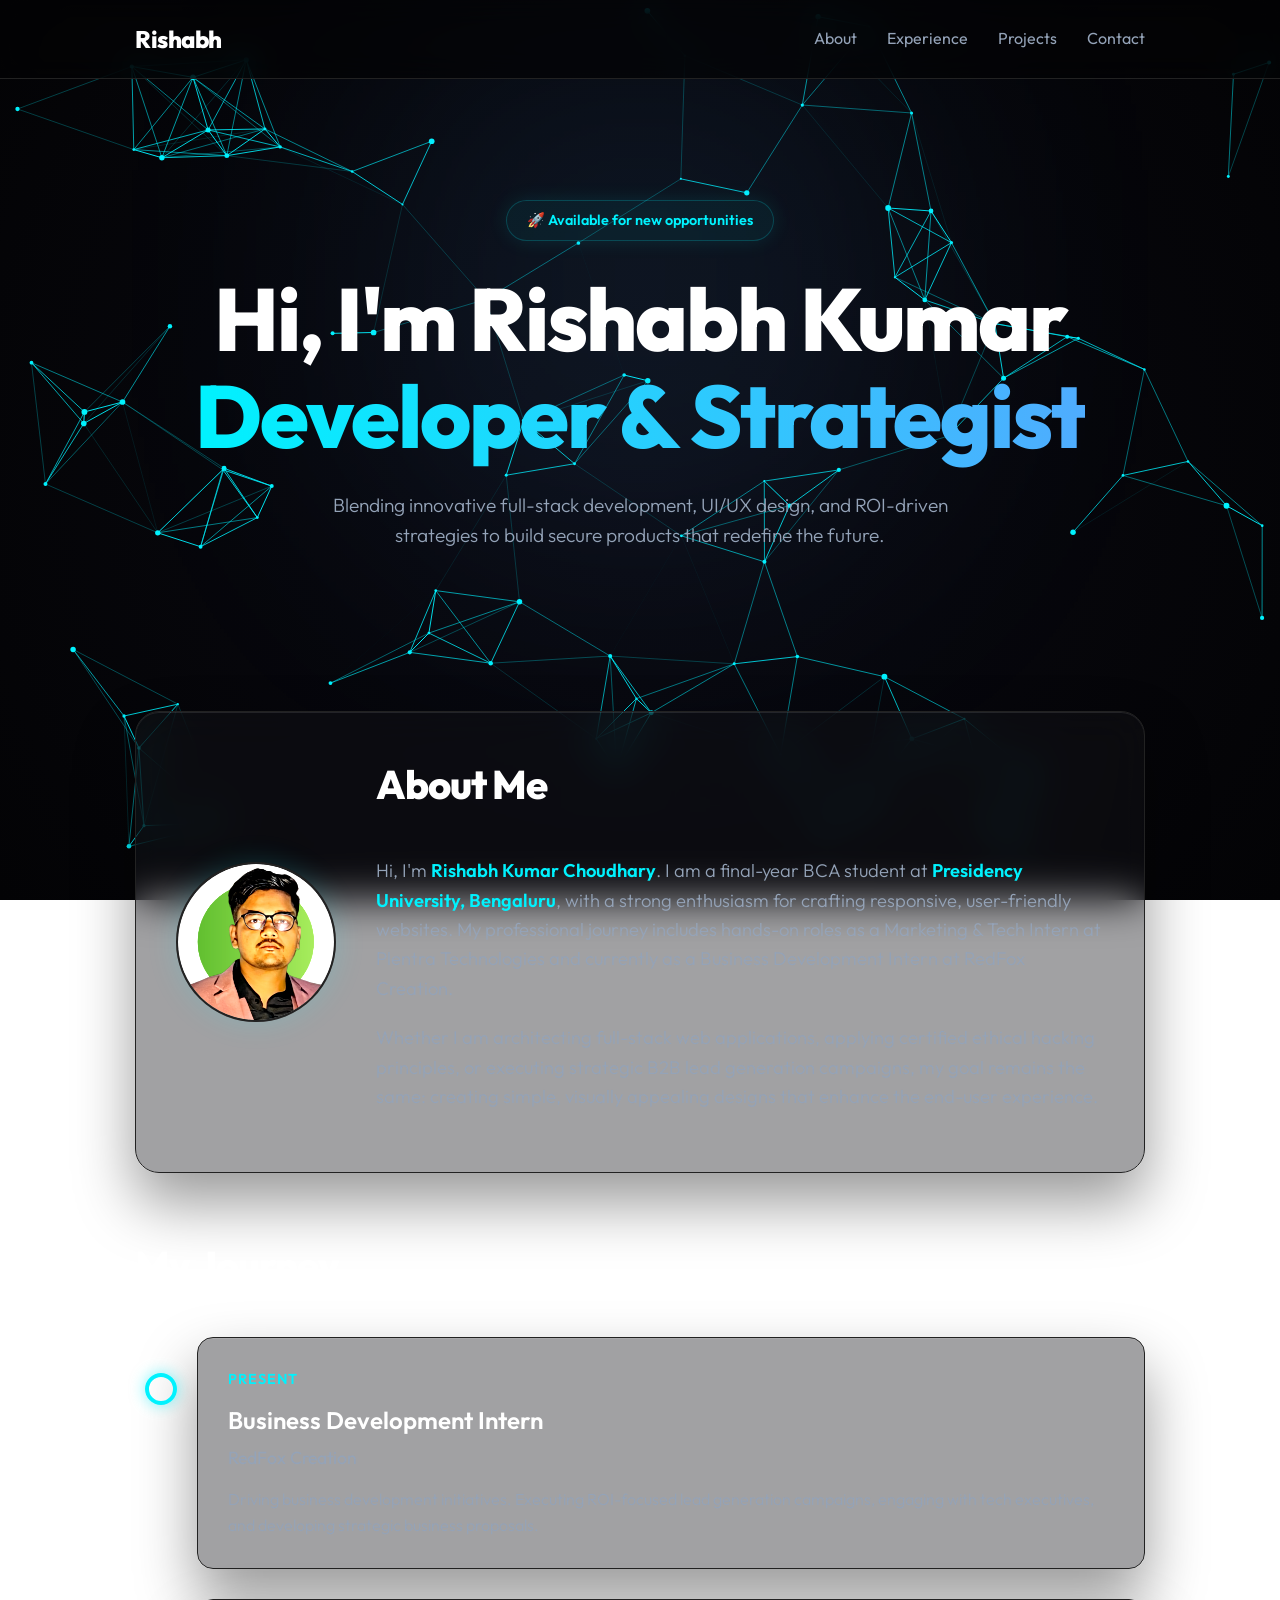
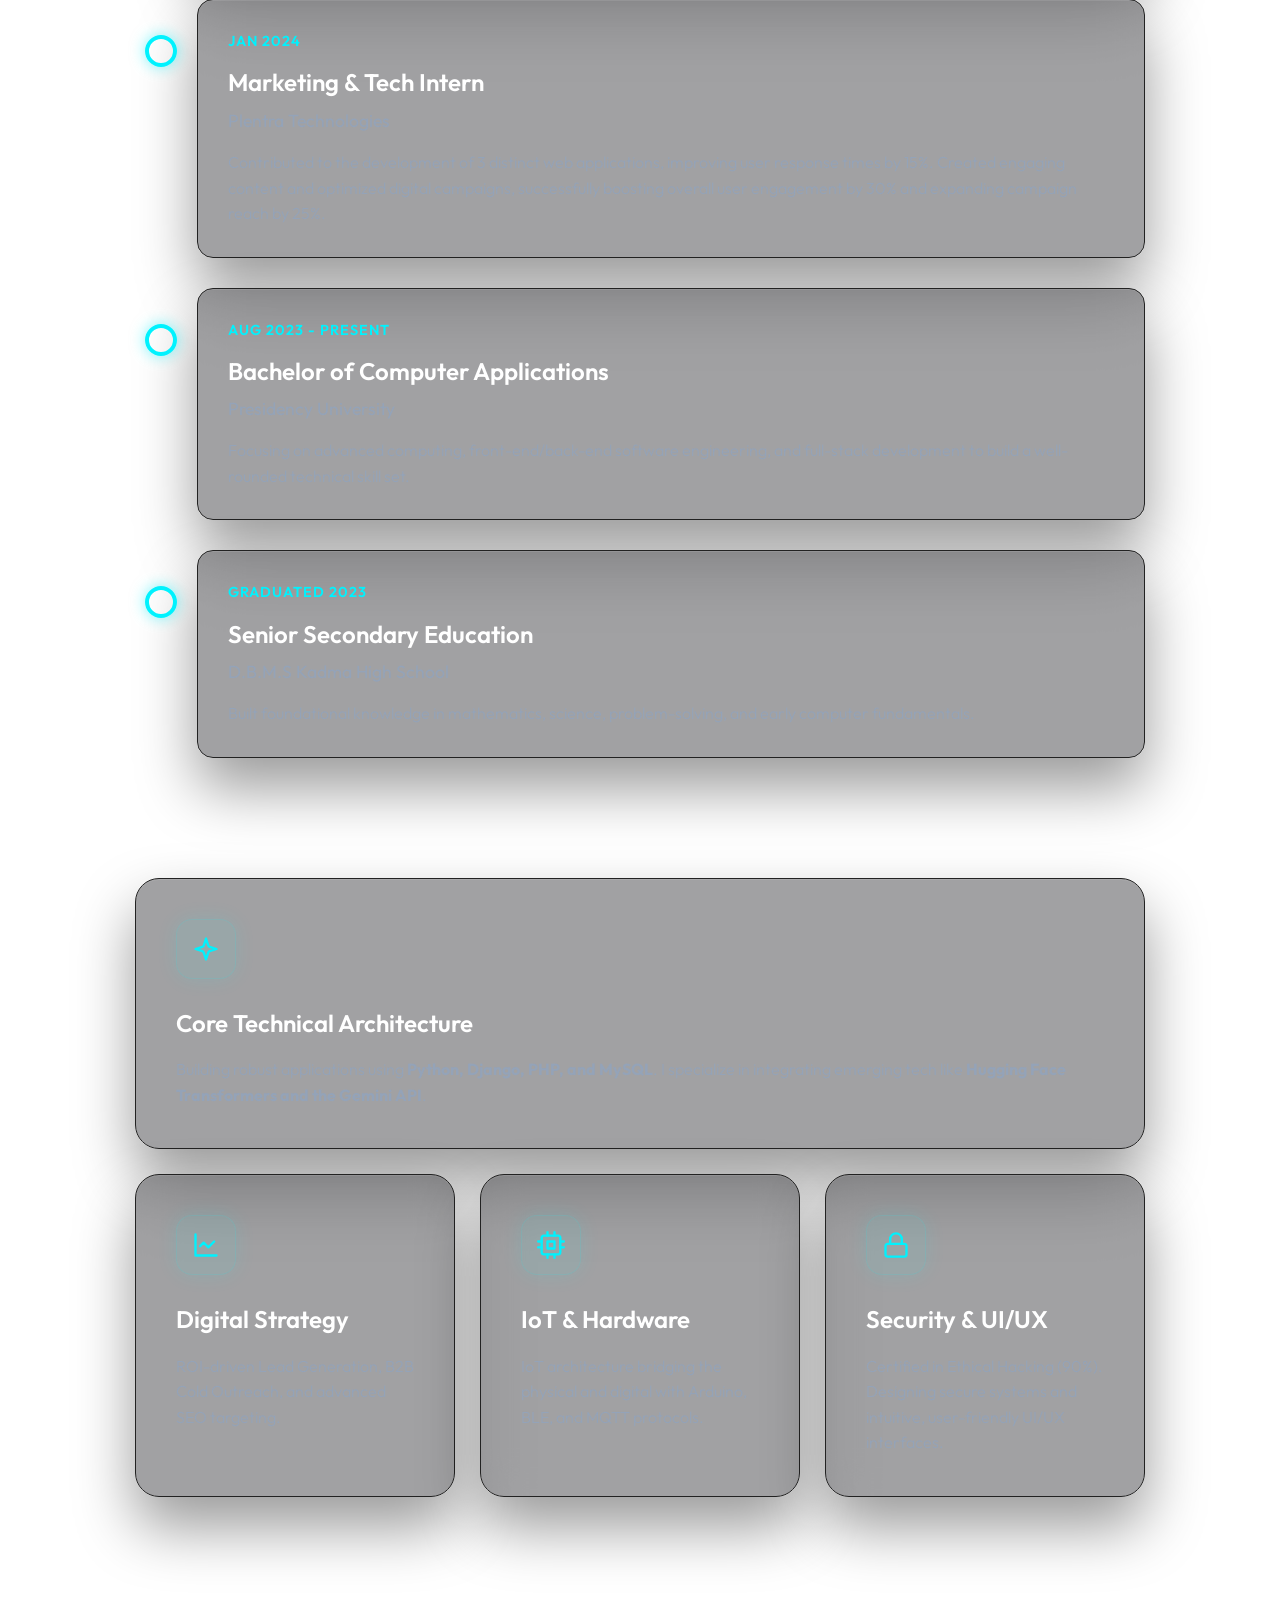
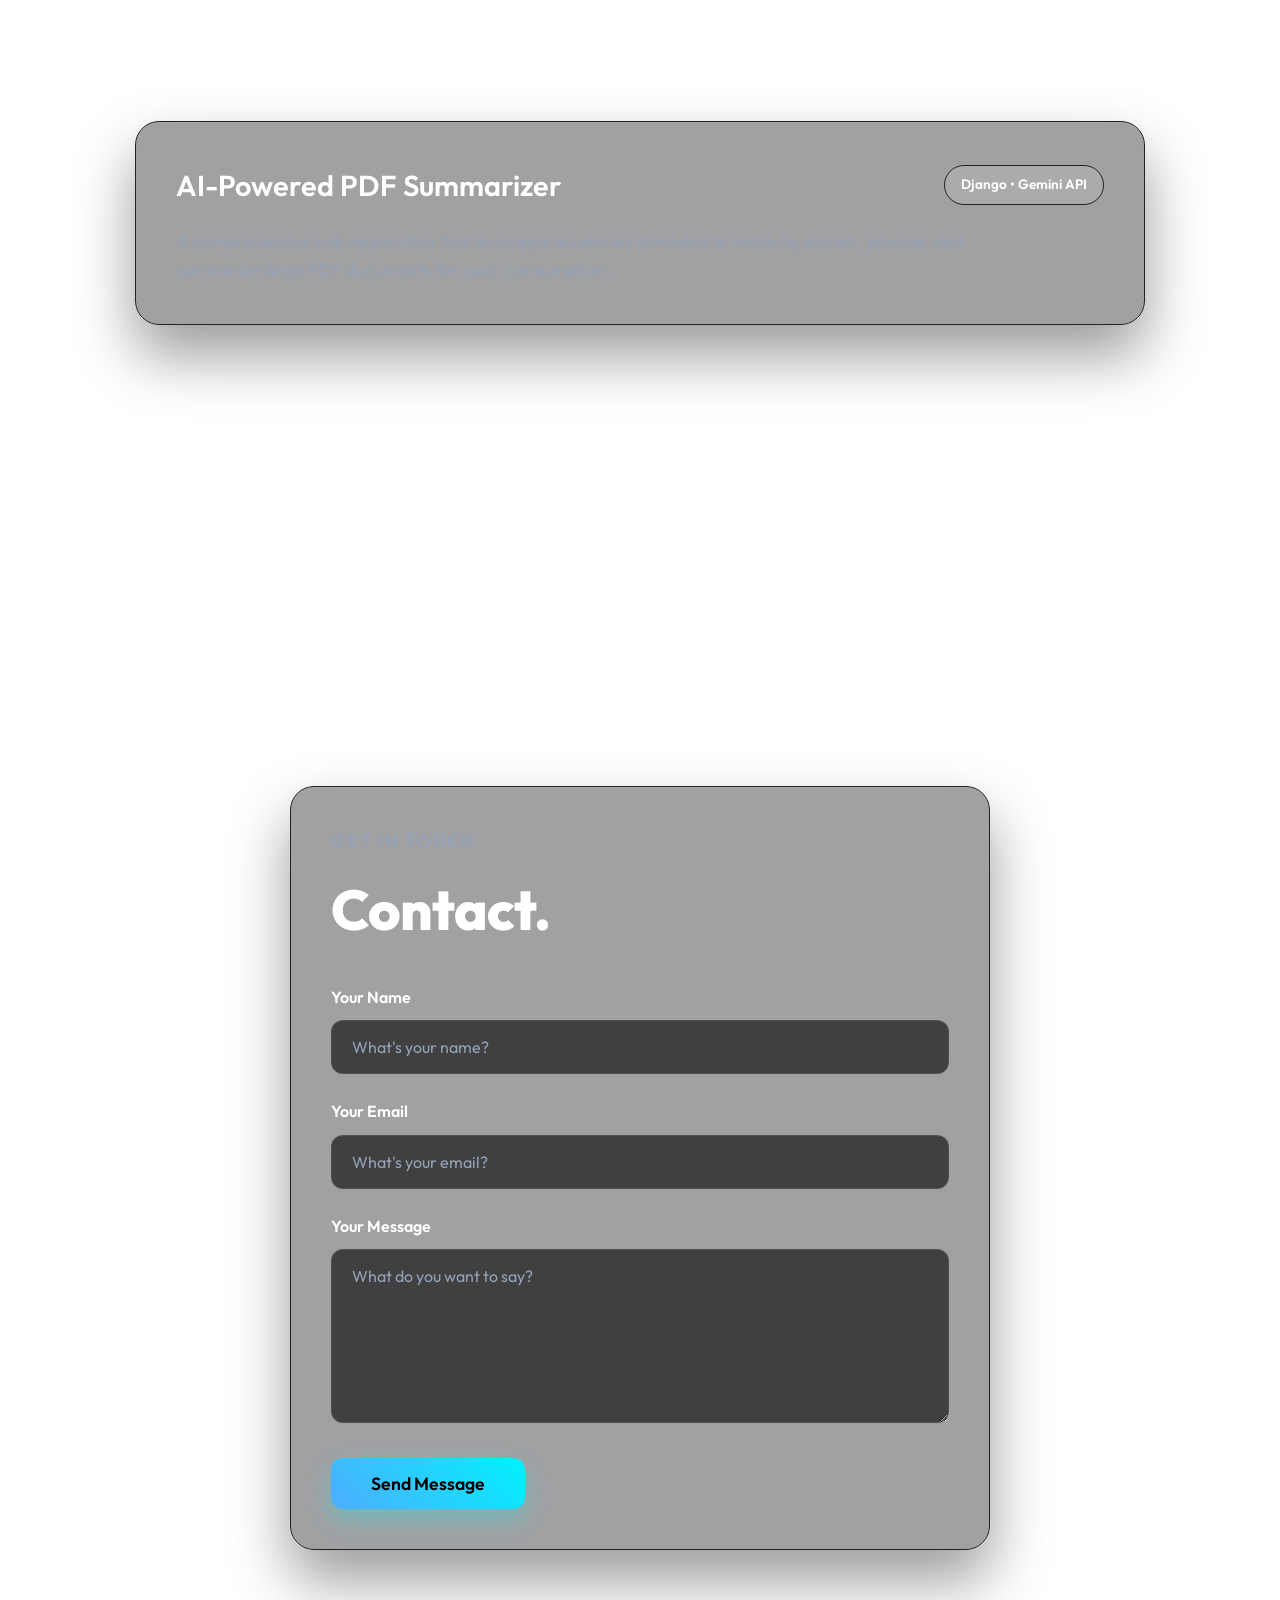
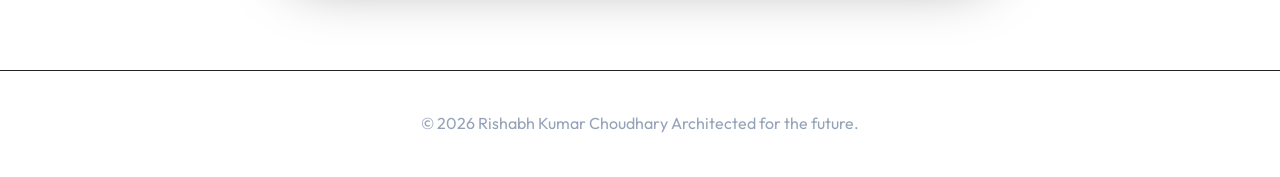
==== commit 7c70575c: "Remove unnecessary dot from logo and footer text" ====
--- a/index.html
+++ b/index.html
@@ -13,7 +13,7 @@
 
     <nav>
         <div class="nav-content">
-            <div class="logo">Rishabh<span class="dot">.</span></div>
+            <div class="logo">Rishabh<span class="dot"></span></div>
             <div class="nav-links">
                 <a href="#about">About</a>
                 <a href="#experience">Experience</a>
@@ -27,7 +27,7 @@
         <header class="hero slide-up">
             <div class="glow-orb"></div>
             <div class="badge">🚀 Available for new opportunities</div>
-            <h1>Hi, I'm Rishabh Kumar. <br> <span class="gradient-text">Developer & Strategist</span></h1>
+            <h1>Hi, I'm Rishabh Kumar <br> <span class="gradient-text">Developer & Strategist</span></h1>
             <p>Blending innovative full-stack development, UI/UX design, and ROI-driven strategies to build secure products that redefine the future.</p>
         </header>
 
@@ -198,7 +198,7 @@
     </main>
 
     <footer>
-        <p>&copy; 2026 Rishabh Kumar Choudhary. Architected for the future.</p>
+        <p>&copy; 2026 Rishabh Kumar Choudhary Architected for the future.</p>
     </footer>
 
     <script src="script.js"></script>
--- a/style.css
+++ b/style.css
@@ -1,5 +1,5 @@
 :root {
-    --bg-main: transparent; /* CRITICAL: Must be transparent for canvas to show */
+    --bg-main: transparent; 
     --text-primary: #ffffff;
     --text-secondary: #94a3b8;
     
@@ -31,7 +31,7 @@
     height: 100vh;
     z-index: -1;
     background: radial-gradient(circle at center, #0a0a12 0%, #030305 100%);
-    pointer-events: none; /* Ensures it doesn't block scrolling/clicking */
+    pointer-events: none; 
 }
 
 html, body {
@@ -104,8 +104,6 @@
 
 .hero p { color: var(--text-secondary); font-size: 1.2rem; max-width: 650px; margin: 0 auto 40px; font-weight: 300; }
 
-.hero-actions { display: flex; justify-content: center; gap: 20px; }
-
 /* --- Glassmorphism & 3D Tilt Cards --- */
 .glass {
     background: var(--glass-bg);
@@ -149,28 +147,26 @@
 .about-text p { color: var(--text-secondary); font-size: 1.15rem; margin-bottom: 20px; font-weight: 300; }
 .about-text strong { color: var(--neon-cyan); font-weight: 600; }
 
-/* Updated Bento Grid Layout */
-.bento-grid { 
-    display: grid; 
-    grid-template-columns: repeat(3, 1fr); 
-    gap: 25px; 
-    margin-bottom: 120px; 
-}
+/* Experience Timeline */
+.timeline-section { margin-bottom: 120px; }
+.timeline { display: flex; flex-direction: column; gap: 30px; position: relative; border-left: 2px solid var(--glass-border); margin-left: 20px; padding-left: 40px; }
+.timeline-item { padding: 30px; position: relative; border-radius: 16px; }
+.timeline-item::before { content: ''; position: absolute; left: -53px; top: 35px; width: 24px; height: 24px; border-radius: 50%; background: var(--bg-main); border: 4px solid var(--neon-cyan); box-shadow: 0 0 15px rgba(0, 242, 254, 0.5); }
+.timeline-date { color: var(--neon-cyan); font-weight: 600; margin-bottom: 10px; letter-spacing: 1px; font-size: 0.9rem; text-transform: uppercase; }
+.timeline-content h3 { font-size: 1.5rem; color: #fff; margin-bottom: 5px; font-weight: 600; }
+.timeline-content h4 { font-size: 1.1rem; color: var(--text-secondary); margin-bottom: 15px; font-weight: 400; }
+.timeline-content p { color: var(--text-secondary); font-weight: 300; line-height: 1.6; }
+
+/* Bento Grid */
+.bento-grid { display: grid; grid-template-columns: repeat(3, 1fr); gap: 25px; margin-bottom: 120px; }
 .bento-large { grid-column: span 3; }
 .bento-small { grid-column: span 1; }
-
 .bento-grid h3 { font-size: 1.5rem; margin-bottom: 15px; font-weight: 600; }
 .bento-grid p { color: var(--text-secondary); font-weight: 300; font-size: 1rem; }
-
-.icon-wrap { 
-    display: inline-flex; padding: 15px; 
-    background: rgba(0,242,254,0.05); border-radius: 16px; 
-    margin-bottom: 25px; border: 1px solid rgba(0,242,254,0.1); 
-    color: var(--neon-cyan); box-shadow: 0 0 20px rgba(0,242,254,0.1); 
-}
-
+.icon-wrap { display: inline-flex; padding: 15px; background: rgba(0,242,254,0.05); border-radius: 16px; margin-bottom: 25px; border: 1px solid rgba(0,242,254,0.1); color: var(--neon-cyan); box-shadow: 0 0 20px rgba(0,242,254,0.1); }
 .icon-wrap svg { width: 28px; height: 28px; }
 
+/* Projects */
 .projects { margin-bottom: 120px; }
 .project-list { display: flex; flex-direction: column; gap: 30px; }
 .project-header { display: flex; justify-content: space-between; align-items: center; margin-bottom: 20px; }
@@ -178,7 +174,7 @@
 .tag { background: rgba(255,255,255,0.1); color: #fff; padding: 8px 16px; border-radius: 100px; font-size: 0.85rem; font-weight: 600; border: 1px solid var(--border-color); }
 .project-card p { color: var(--text-secondary); max-width: 85%; font-size: 1.1rem; font-weight: 300; }
 
-/* --- Centered Contact Layout & Inputs --- */
+/* Centered Contact Form */
 .contact-area { margin-bottom: 120px; padding-top: 50px; }
 .contact-layout { display: flex; justify-content: center; }
 .contact-form-card { width: 100%; max-width: 700px; padding: 40px; position: relative; overflow: hidden; }
@@ -186,7 +182,6 @@
 .sub-heading { font-size: 1.1rem; color: var(--text-secondary); text-transform: uppercase; letter-spacing: 2px; margin-bottom: 10px; font-weight: 600; }
 .main-heading { font-size: 3.5rem; font-weight: 800; margin-bottom: 30px; color: #fff; letter-spacing: -1px; }
 
-/* Form Styles */
 .contact-form { display: flex; flex-direction: column; gap: 25px; }
 .form-label { display: flex; flex-direction: column; gap: 10px; }
 .label-text { font-weight: 600; color: #fff; font-size: 1rem; }
@@ -212,7 +207,7 @@
 .fade-in.visible { opacity: 1; transform: translateY(0); }
 .delay-1 { transition-delay: 0.15s; } .delay-2 { transition-delay: 0.3s; } .delay-3 { transition-delay: 0.45s; }
 
-/* Mobile Responsiveness */
+/* Responsive Adjustments */
 @media (max-width: 900px) {
     .bento-grid { grid-template-columns: 1fr; }
     .bento-large, .bento-small { grid-column: span 1; }
@@ -220,4 +215,6 @@
     .project-card p { max-width: 100%; }
     .tilt-card { transform: none !important; }
     .about-card .card-content { flex-direction: column; text-align: center; gap: 30px; }
-}
+    .timeline { margin-left: 10px; padding-left: 25px; }
+    .timeline-item::before { left: -39px; width: 20px; height: 20px; border-width: 3px; }
+}
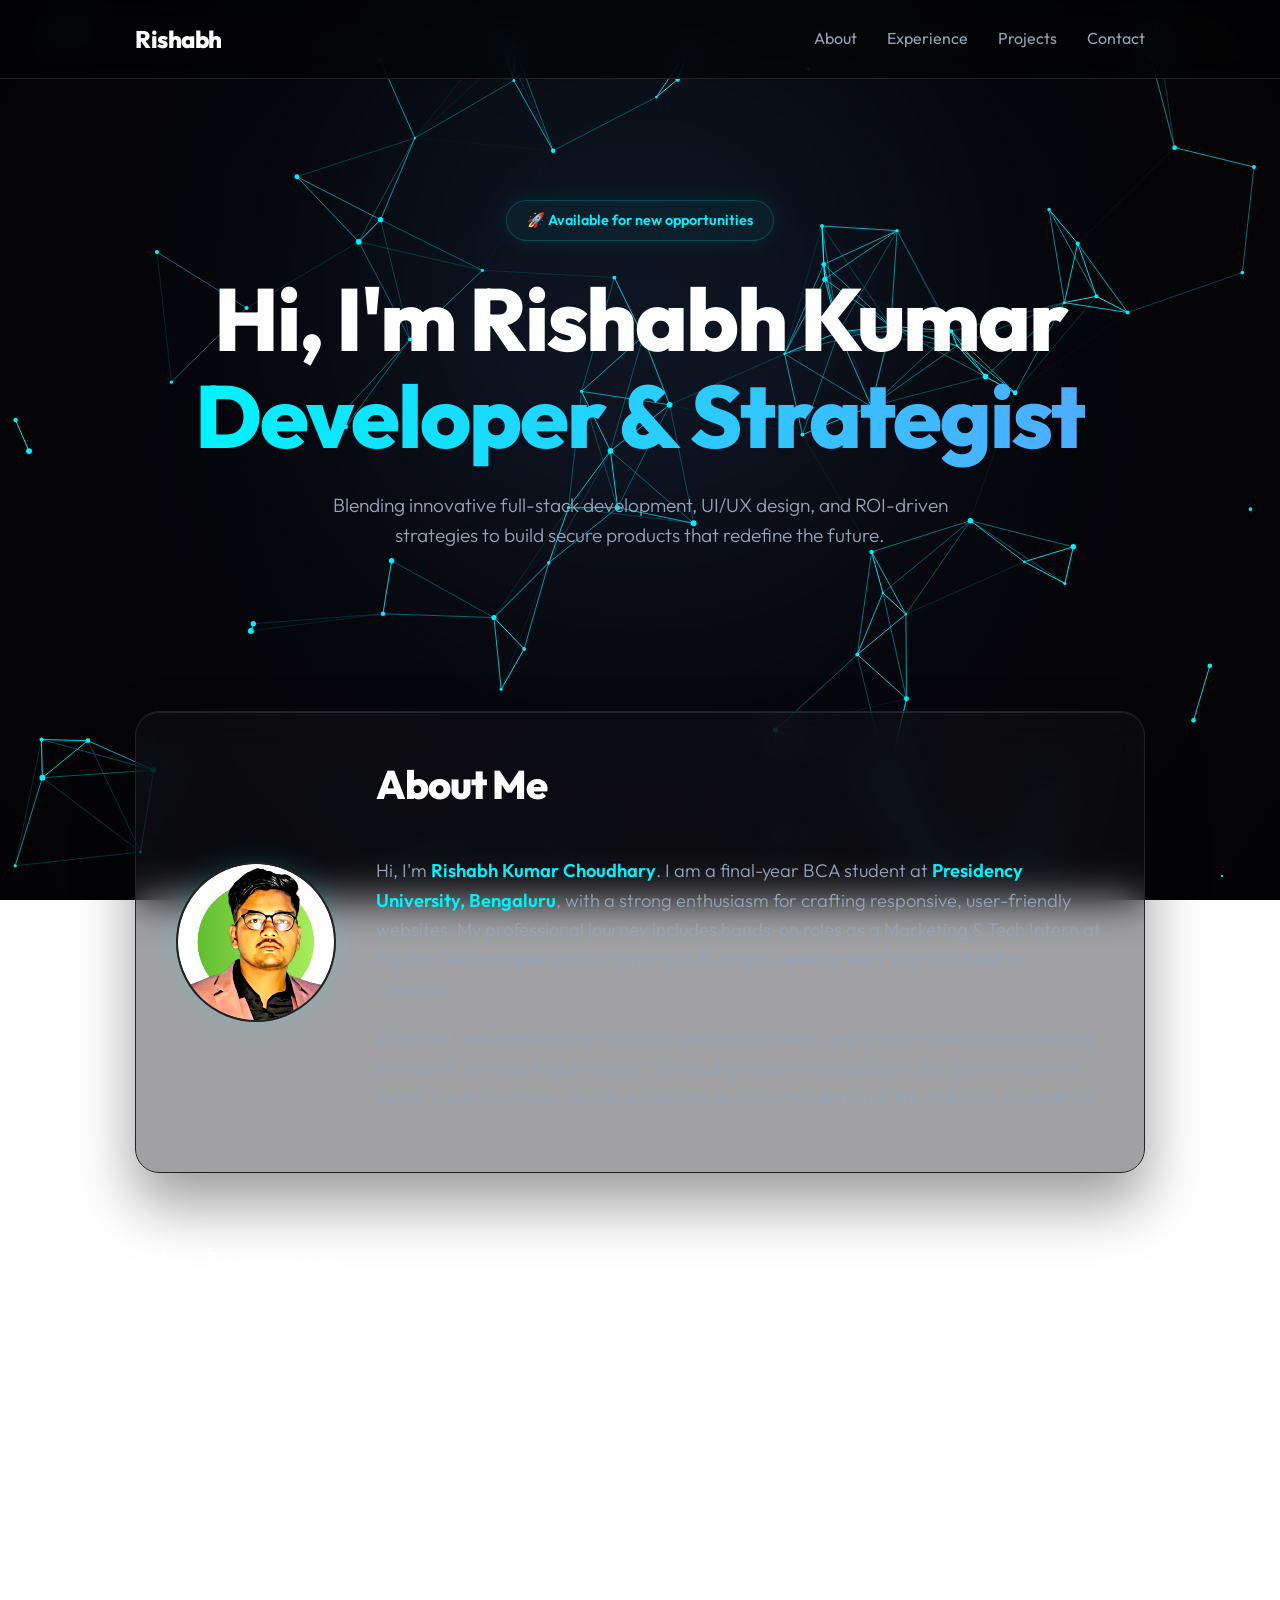
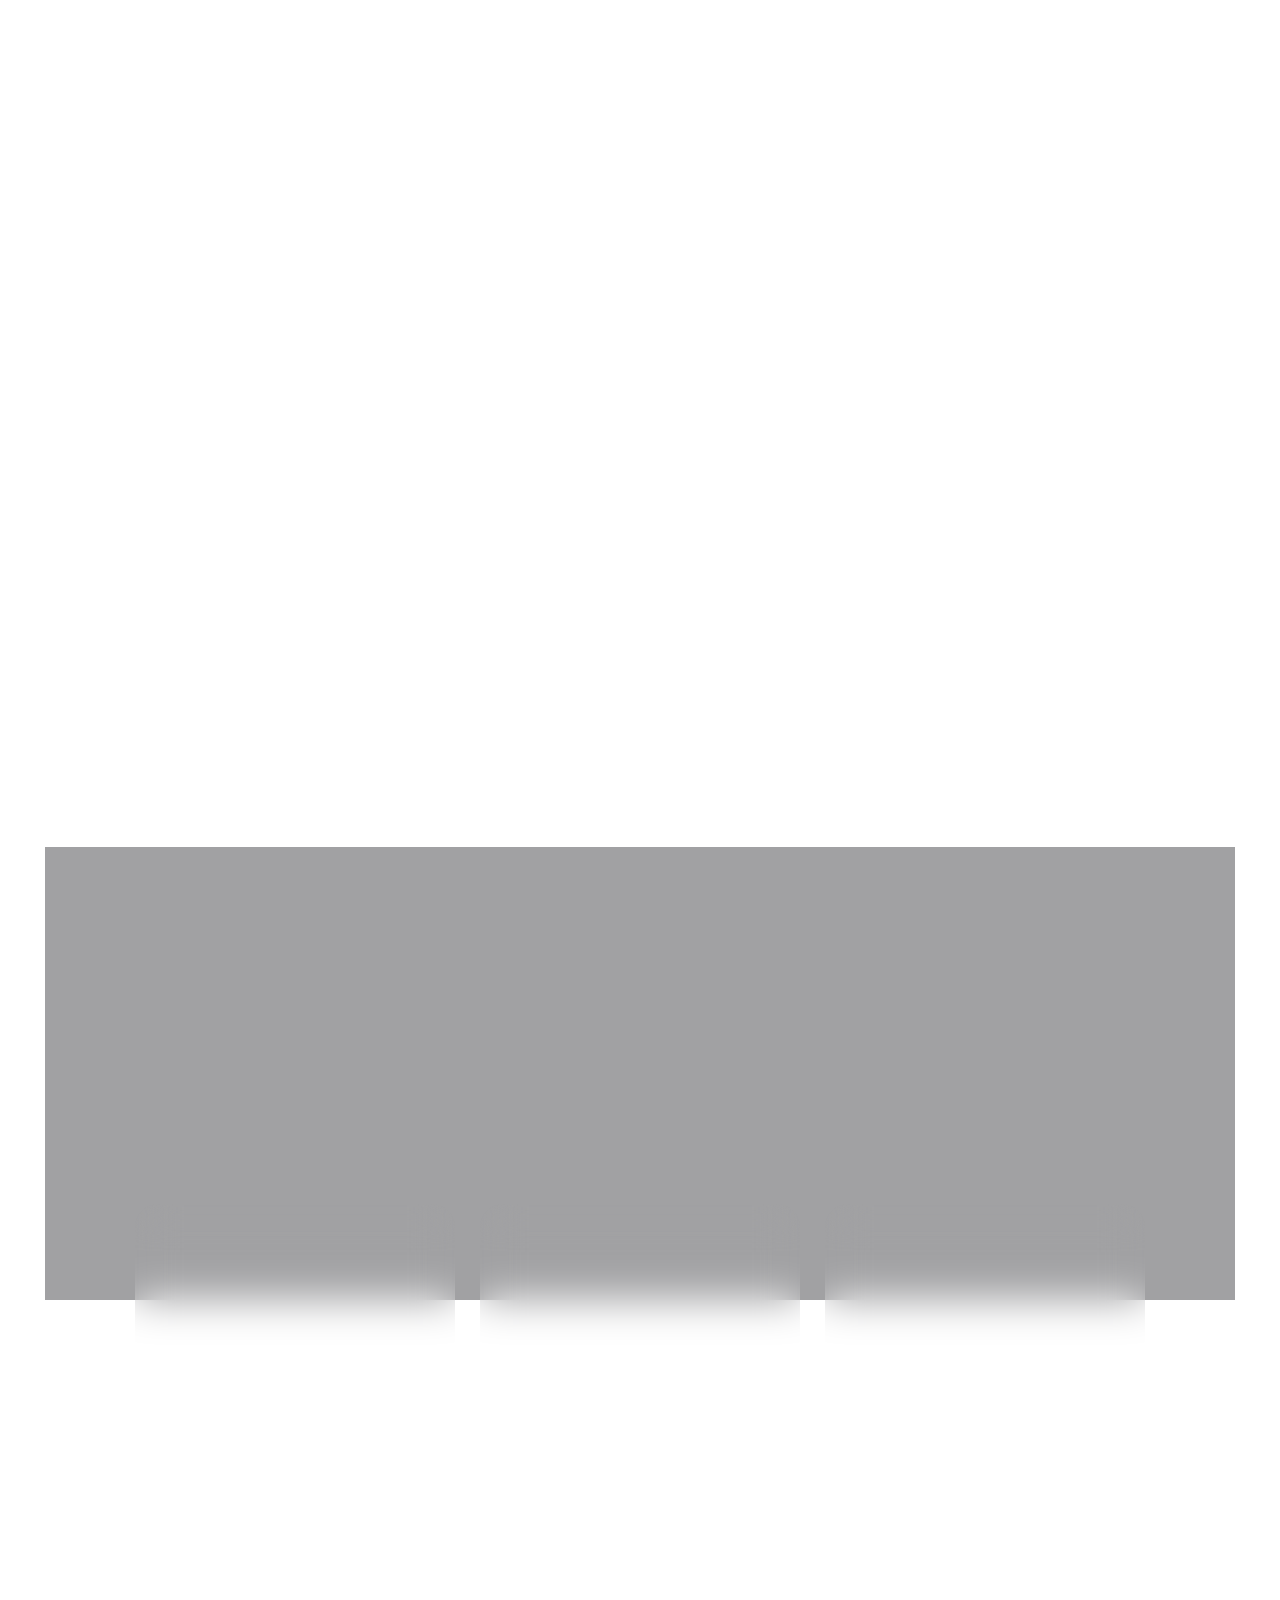
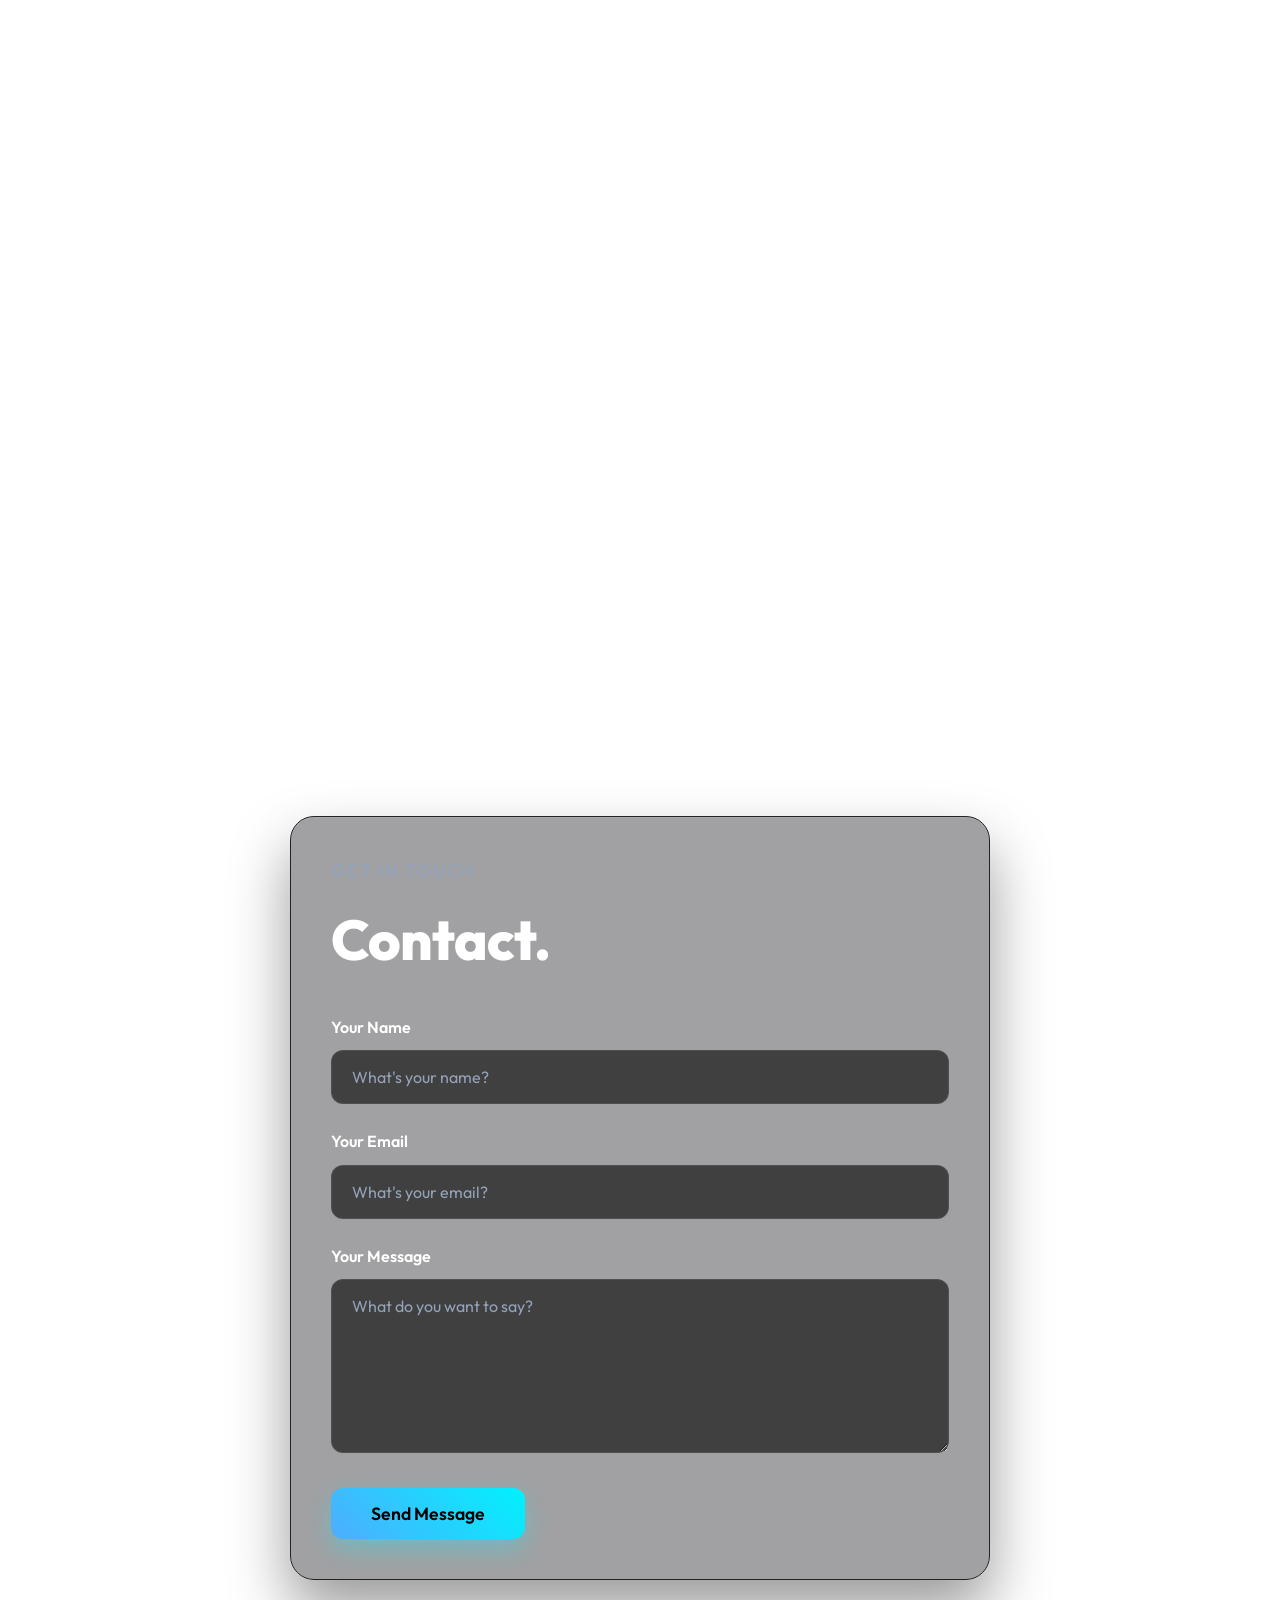
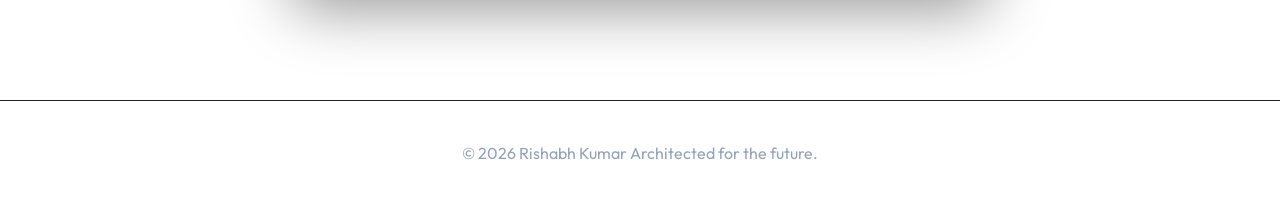
==== commit 0e1afe79: "Update index.html" ====
--- a/index.html
+++ b/index.html
@@ -57,41 +57,52 @@
 
         <section class="timeline-section fade-in" id="experience">
             <h2 class="section-title">My Journey</h2>
-            <div class="timeline">
+            
+            <div class="timeline-container">
                 
-                <div class="timeline-item glass tilt-card">
-                    <div class="timeline-date">Present</div>
-                    <div class="timeline-content">
-                        <h3>Business Development Intern</h3>
-                        <h4>RedFox Creation</h4>
-                        <p>Driving business development initiatives. Executing ROI-focused lead generation campaigns, engaging with tech executives, and developing strategic business proposals.</p>
-                    </div>
-                </div>
-
-                <div class="timeline-item glass tilt-card">
-                    <div class="timeline-date">Jan 2024</div>
-                    <div class="timeline-content">
-                        <h3>Marketing & Tech Intern</h3>
-                        <h4>Plentra Technologies</h4>
-                        <p>Contributed to the development of 3 distinct web applications, improving user response times by 15%. Created engaging content and optimized digital campaigns, successfully boosting overall user engagement by 30% and expanding campaign reach by 25%.</p>
-                    </div>
-                </div>
-
-                <div class="timeline-item glass tilt-card">
-                    <div class="timeline-date">Aug 2023 - Present</div>
-                    <div class="timeline-content">
-                        <h3>Bachelor of Computer Applications</h3>
-                        <h4>Presidency University</h4>
-                        <p>Focusing on advanced computing, front-end/back-end software engineering, and full-stack development to build a well-rounded technical skill set.</p>
-                    </div>
-                </div>
-
-                <div class="timeline-item glass tilt-card">
-                    <div class="timeline-date">Graduated 2023</div>
-                    <div class="timeline-content">
-                        <h3>Senior Secondary Education</h3>
-                        <h4>D.B.M.S Kadma High School</h4>
-                        <p>Built foundational knowledge in mathematics, science, problem-solving, and early computer fundamentals.</p>
+                <div class="timeline-column">
+                    <h3 class="column-title">Experience</h3>
+                    <div class="timeline">
+                        <div class="timeline-item glass tilt-card">
+                            <div class="timeline-date">Present</div>
+                            <div class="timeline-content">
+                                <h3>Business Development Intern</h3>
+                                <h4>RedFox Creation</h4>
+                                <p>Driving business development initiatives. Executing ROI-focused lead generation campaigns, engaging with tech executives, and developing strategic business proposals.</p>
+                            </div>
+                        </div>
+
+                        <div class="timeline-item glass tilt-card delay-1">
+                            <div class="timeline-date">Jan 2024</div>
+                            <div class="timeline-content">
+                                <h3>Marketing & Tech Intern</h3>
+                                <h4>Plentra Technologies</h4>
+                                <p>Contributed to the development of 3 distinct web applications, improving user response times by 15%. Created engaging content and optimized digital campaigns, successfully boosting overall user engagement by 30% and expanding campaign reach by 25%.</p>
+                            </div>
+                        </div>
+                    </div>
+                </div>
+
+                <div class="timeline-column">
+                    <h3 class="column-title">Education</h3>
+                    <div class="timeline">
+                        <div class="timeline-item glass tilt-card delay-2">
+                            <div class="timeline-date">Aug 2023 - Present</div>
+                            <div class="timeline-content">
+                                <h3>Bachelor of Computer Applications</h3>
+                                <h4>Presidency University</h4>
+                                <p>Focusing on advanced computing, front-end/back-end software engineering, and full-stack development to build a well-rounded technical skill set.</p>
+                            </div>
+                        </div>
+
+                        <div class="timeline-item glass tilt-card delay-3">
+                            <div class="timeline-date">Graduated 2023</div>
+                            <div class="timeline-content">
+                                <h3>Senior Secondary Education</h3>
+                                <h4>D.B.M.S Kadma High School</h4>
+                                <p>Built foundational knowledge in mathematics, science, problem-solving, and early computer fundamentals.</p>
+                            </div>
+                        </div>
                     </div>
                 </div>
 
@@ -198,7 +209,7 @@
     </main>
 
     <footer>
-        <p>&copy; 2026 Rishabh Kumar Choudhary Architected for the future.</p>
+        <p>&copy; 2026 Rishabh Kumar Architected for the future.</p>
     </footer>
 
     <script src="script.js"></script>
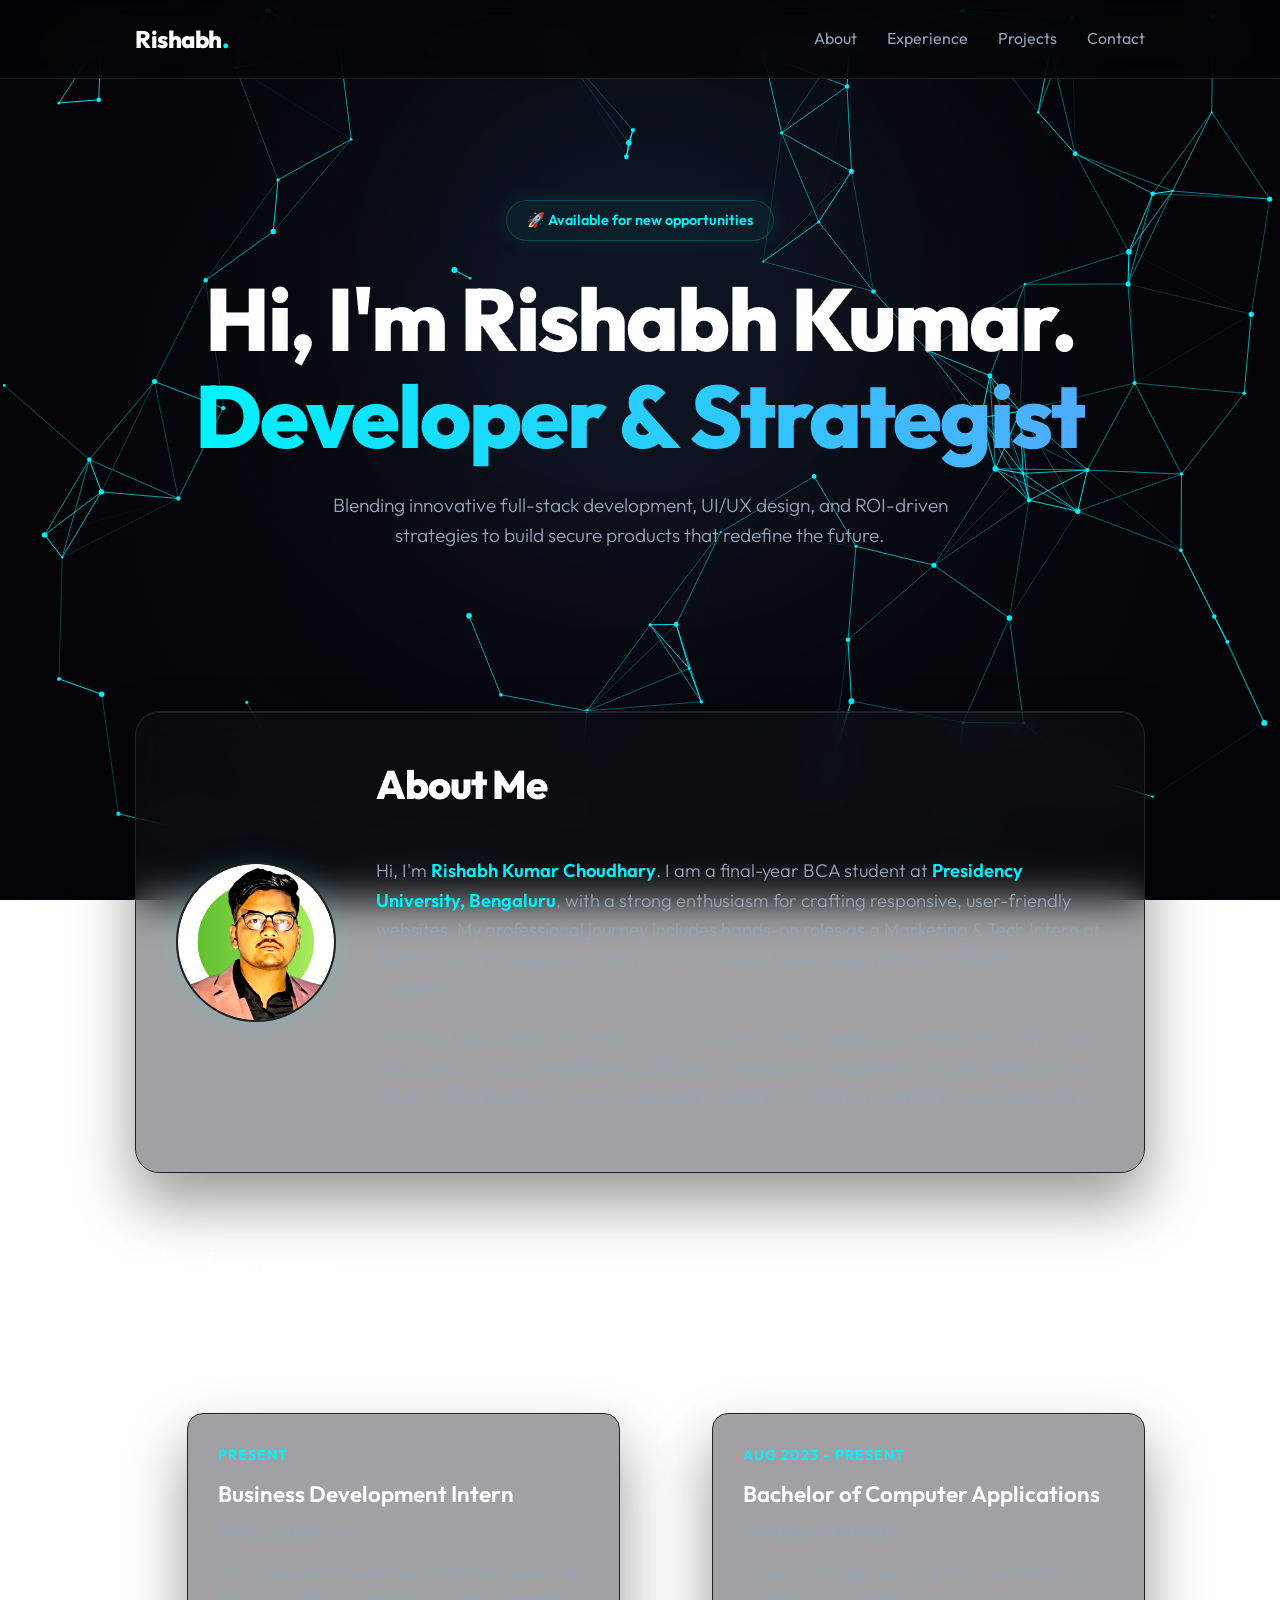
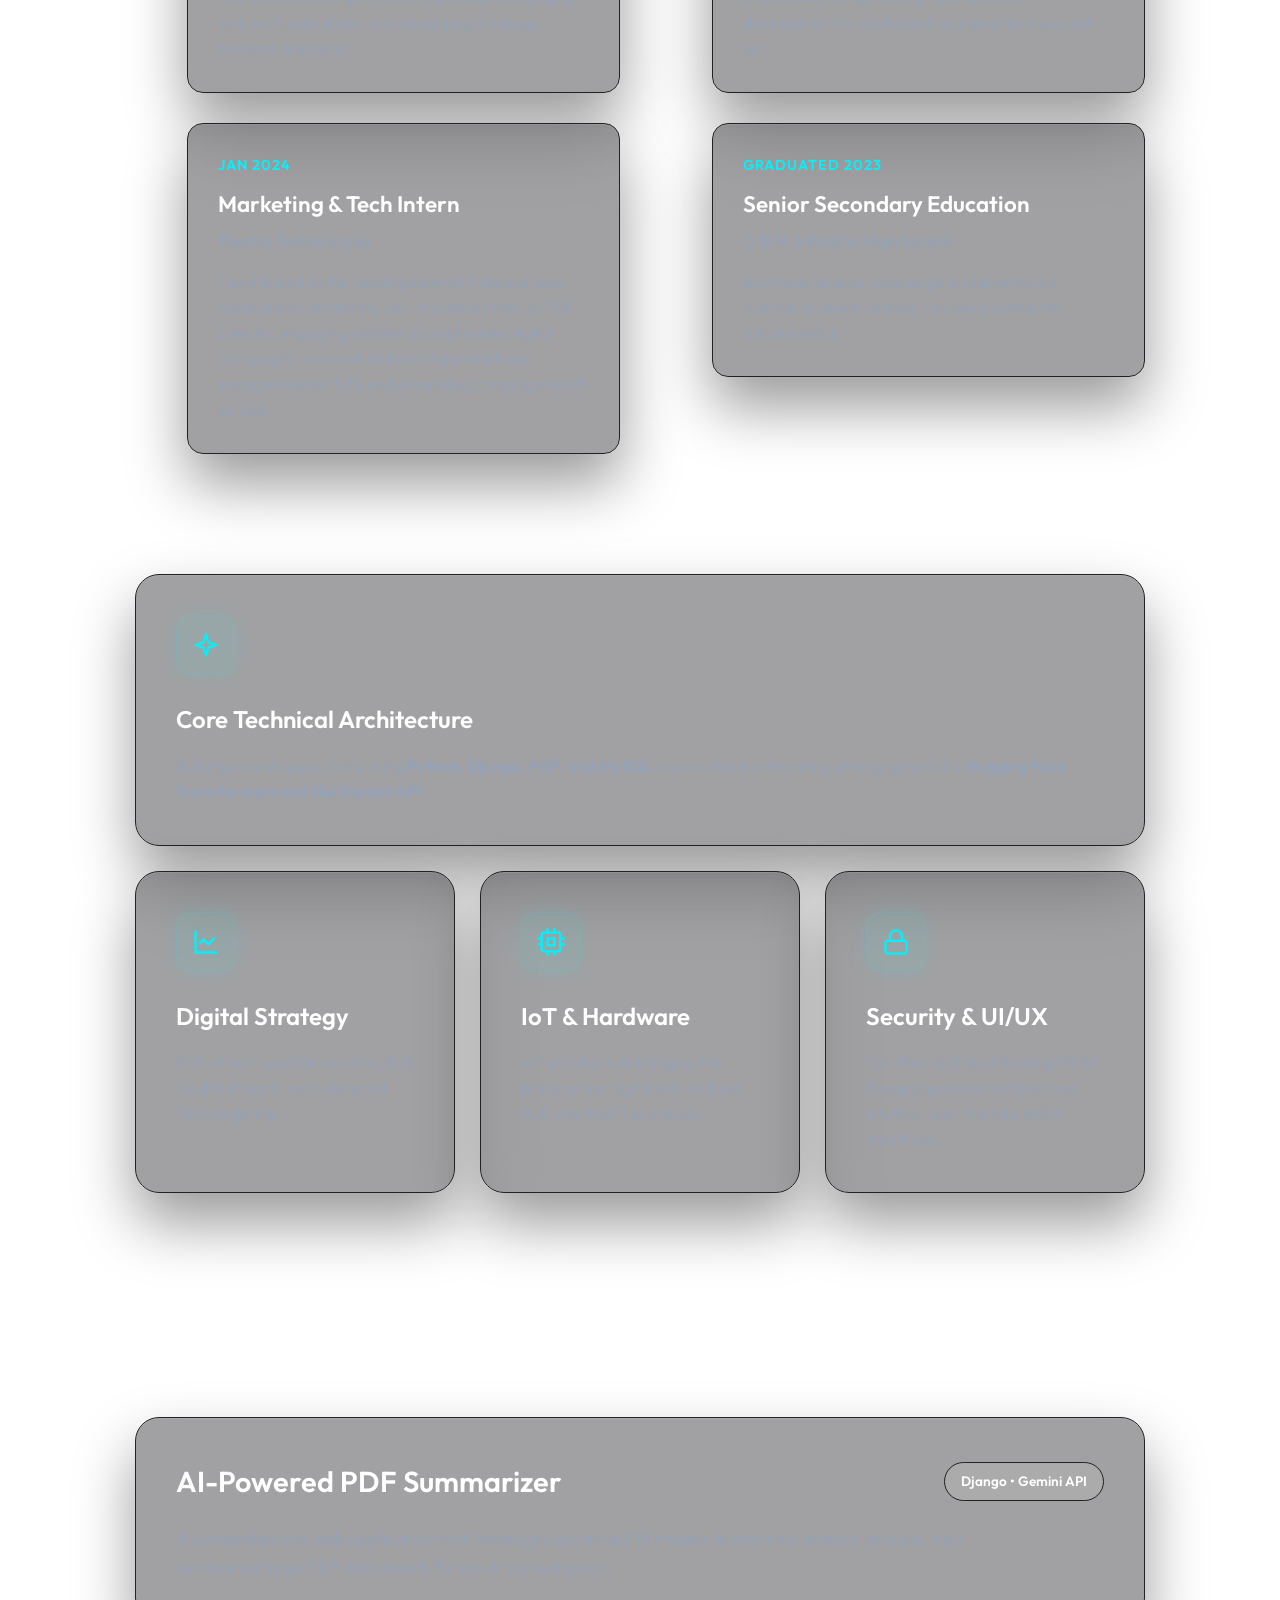
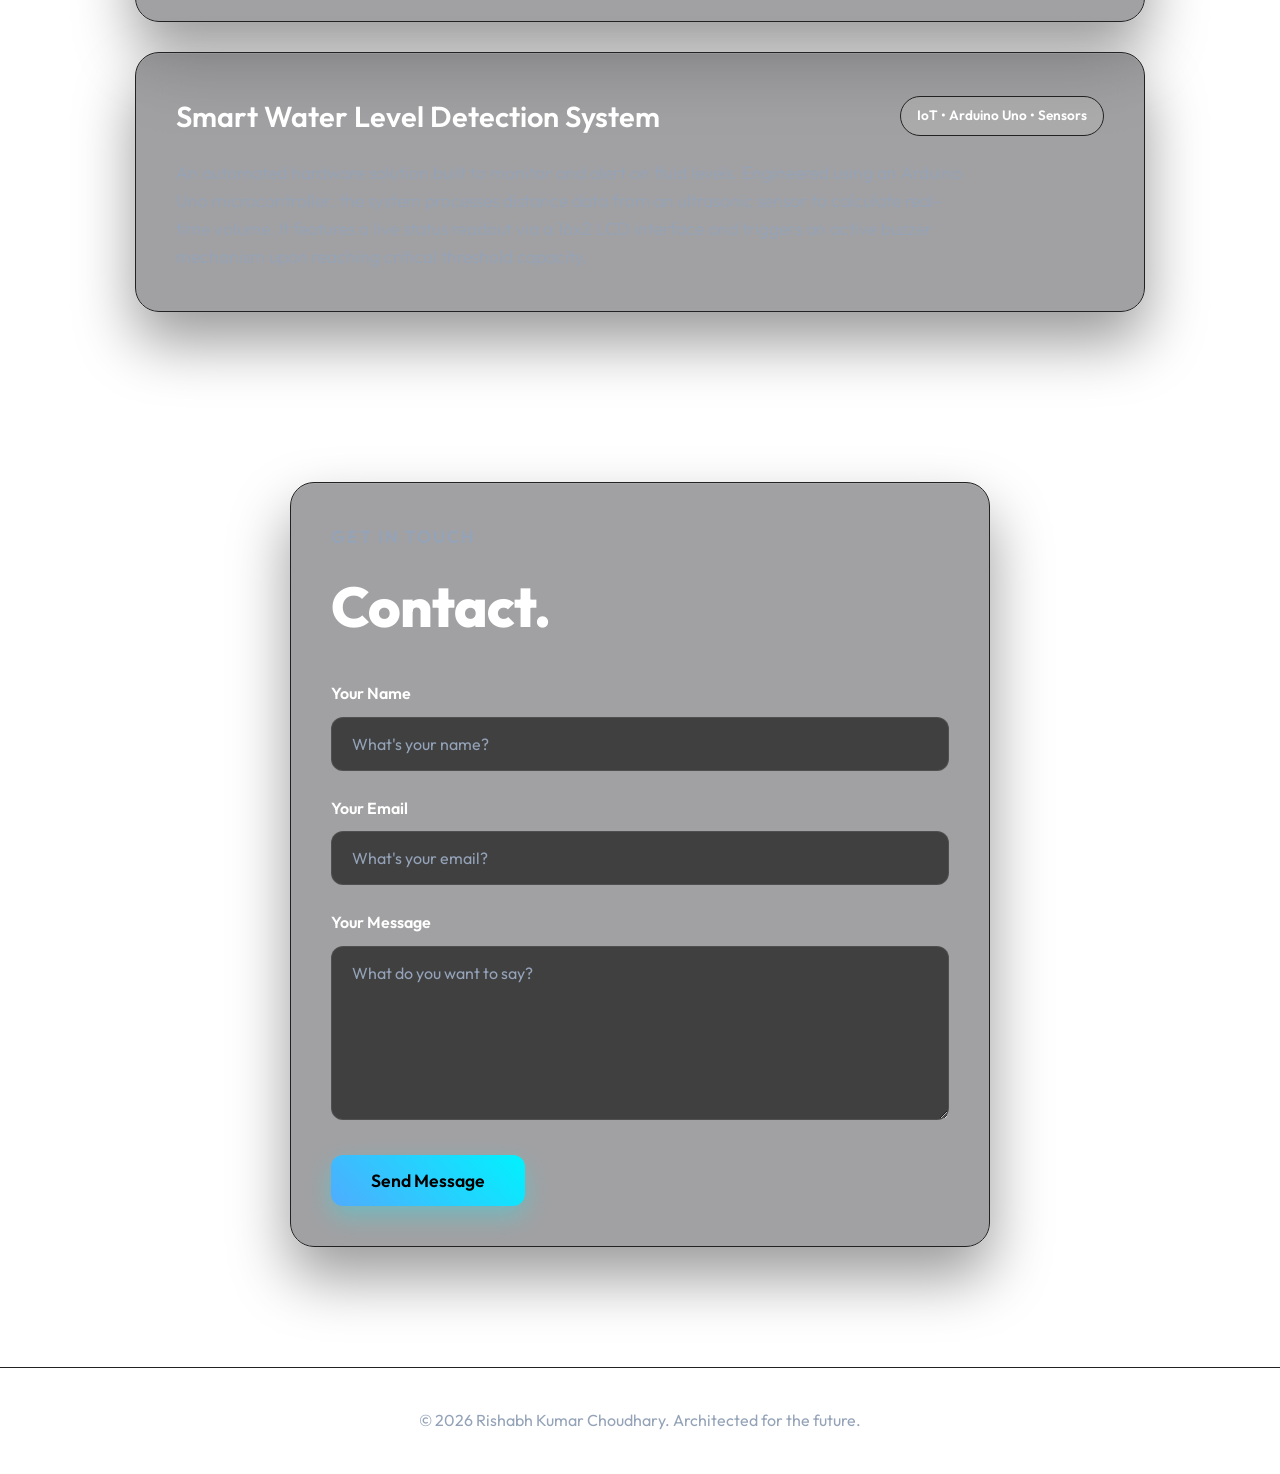
==== commit b422b77f: "Update index.html" ====
--- a/index.html
+++ b/index.html
@@ -13,7 +13,7 @@
 
     <nav>
         <div class="nav-content">
-            <div class="logo">Rishabh<span class="dot"></span></div>
+            <div class="logo">Rishabh<span class="dot">.</span></div>
             <div class="nav-links">
                 <a href="#about">About</a>
                 <a href="#experience">Experience</a>
@@ -27,7 +27,7 @@
         <header class="hero slide-up">
             <div class="glow-orb"></div>
             <div class="badge">🚀 Available for new opportunities</div>
-            <h1>Hi, I'm Rishabh Kumar <br> <span class="gradient-text">Developer & Strategist</span></h1>
+            <h1>Hi, I'm Rishabh Kumar. <br> <span class="gradient-text">Developer & Strategist</span></h1>
             <p>Blending innovative full-stack development, UI/UX design, and ROI-driven strategies to build secure products that redefine the future.</p>
         </header>
 
@@ -63,7 +63,7 @@
                 <div class="timeline-column">
                     <h3 class="column-title">Experience</h3>
                     <div class="timeline">
-                        <div class="timeline-item glass tilt-card">
+                        <div class="card glass timeline-item tilt-card">
                             <div class="timeline-date">Present</div>
                             <div class="timeline-content">
                                 <h3>Business Development Intern</h3>
@@ -72,7 +72,7 @@
                             </div>
                         </div>
 
-                        <div class="timeline-item glass tilt-card delay-1">
+                        <div class="card glass timeline-item tilt-card delay-1">
                             <div class="timeline-date">Jan 2024</div>
                             <div class="timeline-content">
                                 <h3>Marketing & Tech Intern</h3>
@@ -86,7 +86,7 @@
                 <div class="timeline-column">
                     <h3 class="column-title">Education</h3>
                     <div class="timeline">
-                        <div class="timeline-item glass tilt-card delay-2">
+                        <div class="card glass timeline-item tilt-card delay-2">
                             <div class="timeline-date">Aug 2023 - Present</div>
                             <div class="timeline-content">
                                 <h3>Bachelor of Computer Applications</h3>
@@ -95,7 +95,7 @@
                             </div>
                         </div>
 
-                        <div class="timeline-item glass tilt-card delay-3">
+                        <div class="card glass timeline-item tilt-card delay-3">
                             <div class="timeline-date">Graduated 2023</div>
                             <div class="timeline-content">
                                 <h3>Senior Secondary Education</h3>
@@ -209,7 +209,7 @@
     </main>
 
     <footer>
-        <p>&copy; 2026 Rishabh Kumar Architected for the future.</p>
+        <p>&copy; 2026 Rishabh Kumar Choudhary. Architected for the future.</p>
     </footer>
 
     <script src="script.js"></script>
--- a/style.css
+++ b/style.css
@@ -110,6 +110,8 @@
     backdrop-filter: blur(20px); -webkit-backdrop-filter: blur(20px);
     border: 1px solid var(--border-color); border-radius: 24px;
     box-shadow: 0 30px 60px rgba(0,0,0,0.4), inset 0 1px 0 rgba(255,255,255,0.1);
+    position: relative; /* CRITICAL for the glow effect */
+    overflow: hidden;   /* CRITICAL for the glow effect */
 }
 
 .tilt-card {
@@ -117,44 +119,49 @@
     transform-style: preserve-3d;
 }
 
+/* The actual glowing highlight inside the card */
+.tilt-card::before {
+    content: ""; position: absolute; top: 0; left: 0; right: 0; bottom: 0;
+    background: radial-gradient(800px circle at var(--mouse-x) var(--mouse-y), rgba(0, 242, 254, 0.1), transparent 40%);
+    opacity: 0; transition: opacity 0.3s; pointer-events: none; z-index: 0;
+}
+
+.tilt-card:hover::before { opacity: 1; }
+
 .tilt-card:hover { border-color: rgba(255, 255, 255, 0.2); box-shadow: 0 30px 60px rgba(0,0,0,0.5), 0 0 40px var(--glass-glow); z-index: 10; }
-.card-content { padding: 40px; transform: translateZ(30px); }
+.card-content { position: relative; z-index: 2; padding: 40px; transform: translateZ(30px); }
 
 /* --- Sections & Grid --- */
 .section-title { font-size: 2.5rem; margin-bottom: 40px; font-weight: 800; letter-spacing: -1px; }
 
-/* About Me with Profile Picture Integration */
+/* About Me */
 .about-section { margin-bottom: 60px; }
-
-.about-card .card-content {
-    display: flex; gap: 40px; align-items: center;
-}
-
-.about-profile-wrap {
-    flex-shrink: 0; width: 160px; height: 160px;
-    border-radius: 50%; overflow: hidden;
-    border: 2px solid var(--border-color);
-    box-shadow: 0 0 30px rgba(0, 242, 254, 0.15);
-    background: rgba(0,0,0,0.2);
-}
-
-.about-profile-wrap img {
-    width: 100%; height: 100%; object-fit: cover;
-    filter: contrast(1.1) brightness(1.05); 
-}
-
+.about-card .card-content { display: flex; gap: 40px; align-items: center; }
+.about-profile-wrap { flex-shrink: 0; width: 160px; height: 160px; border-radius: 50%; overflow: hidden; border: 2px solid var(--border-color); box-shadow: 0 0 30px rgba(0, 242, 254, 0.15); background: rgba(0,0,0,0.2); }
+.about-profile-wrap img { width: 100%; height: 100%; object-fit: cover; filter: contrast(1.1) brightness(1.05); }
 .about-text-content { flex: 1; }
 .about-text p { color: var(--text-secondary); font-size: 1.15rem; margin-bottom: 20px; font-weight: 300; }
 .about-text strong { color: var(--neon-cyan); font-weight: 600; }
 
-/* Experience Timeline */
+/* --- Experience & Education Timeline --- */
 .timeline-section { margin-bottom: 120px; }
-.timeline { display: flex; flex-direction: column; gap: 30px; position: relative; border-left: 2px solid var(--glass-border); margin-left: 20px; padding-left: 40px; }
-.timeline-item { padding: 30px; position: relative; border-radius: 16px; }
-.timeline-item::before { content: ''; position: absolute; left: -53px; top: 35px; width: 24px; height: 24px; border-radius: 50%; background: var(--bg-main); border: 4px solid var(--neon-cyan); box-shadow: 0 0 15px rgba(0, 242, 254, 0.5); }
+.timeline-container { display: grid; grid-template-columns: repeat(2, 1fr); gap: 40px; }
+.column-title { font-size: 1.8rem; margin-bottom: 30px; color: #fff; font-weight: 600; letter-spacing: -0.5px; }
+
+.timeline { display: flex; flex-direction: column; gap: 30px; position: relative; border-left: 2px solid var(--glass-border); margin-left: 15px; padding-left: 35px; }
+
+/* Timeline specific card adjustments */
+.timeline-item { padding: 30px; border-radius: 16px; border: 1px solid var(--border-color); }
+.timeline-item .card-content { padding: 0; transform: none; } /* Reset padding since parent has it */
+
+.timeline-item::before { 
+    content: ''; position: absolute; left: -48px; top: 35px; width: 24px; height: 24px; 
+    border-radius: 50%; background: var(--bg-main); border: 4px solid var(--neon-cyan); 
+    box-shadow: 0 0 15px rgba(0, 242, 254, 0.5); z-index: 3;
+}
 .timeline-date { color: var(--neon-cyan); font-weight: 600; margin-bottom: 10px; letter-spacing: 1px; font-size: 0.9rem; text-transform: uppercase; }
-.timeline-content h3 { font-size: 1.5rem; color: #fff; margin-bottom: 5px; font-weight: 600; }
-.timeline-content h4 { font-size: 1.1rem; color: var(--text-secondary); margin-bottom: 15px; font-weight: 400; }
+.timeline-content h3 { font-size: 1.4rem; color: #fff; margin-bottom: 5px; font-weight: 600; }
+.timeline-content h4 { font-size: 1.05rem; color: var(--text-secondary); margin-bottom: 15px; font-weight: 400; }
 .timeline-content p { color: var(--text-secondary); font-weight: 300; line-height: 1.6; }
 
 /* Bento Grid */
@@ -215,6 +222,8 @@
     .project-card p { max-width: 100%; }
     .tilt-card { transform: none !important; }
     .about-card .card-content { flex-direction: column; text-align: center; gap: 30px; }
+    
+    .timeline-container { grid-template-columns: 1fr; gap: 60px; }
     .timeline { margin-left: 10px; padding-left: 25px; }
     .timeline-item::before { left: -39px; width: 20px; height: 20px; border-width: 3px; }
 }
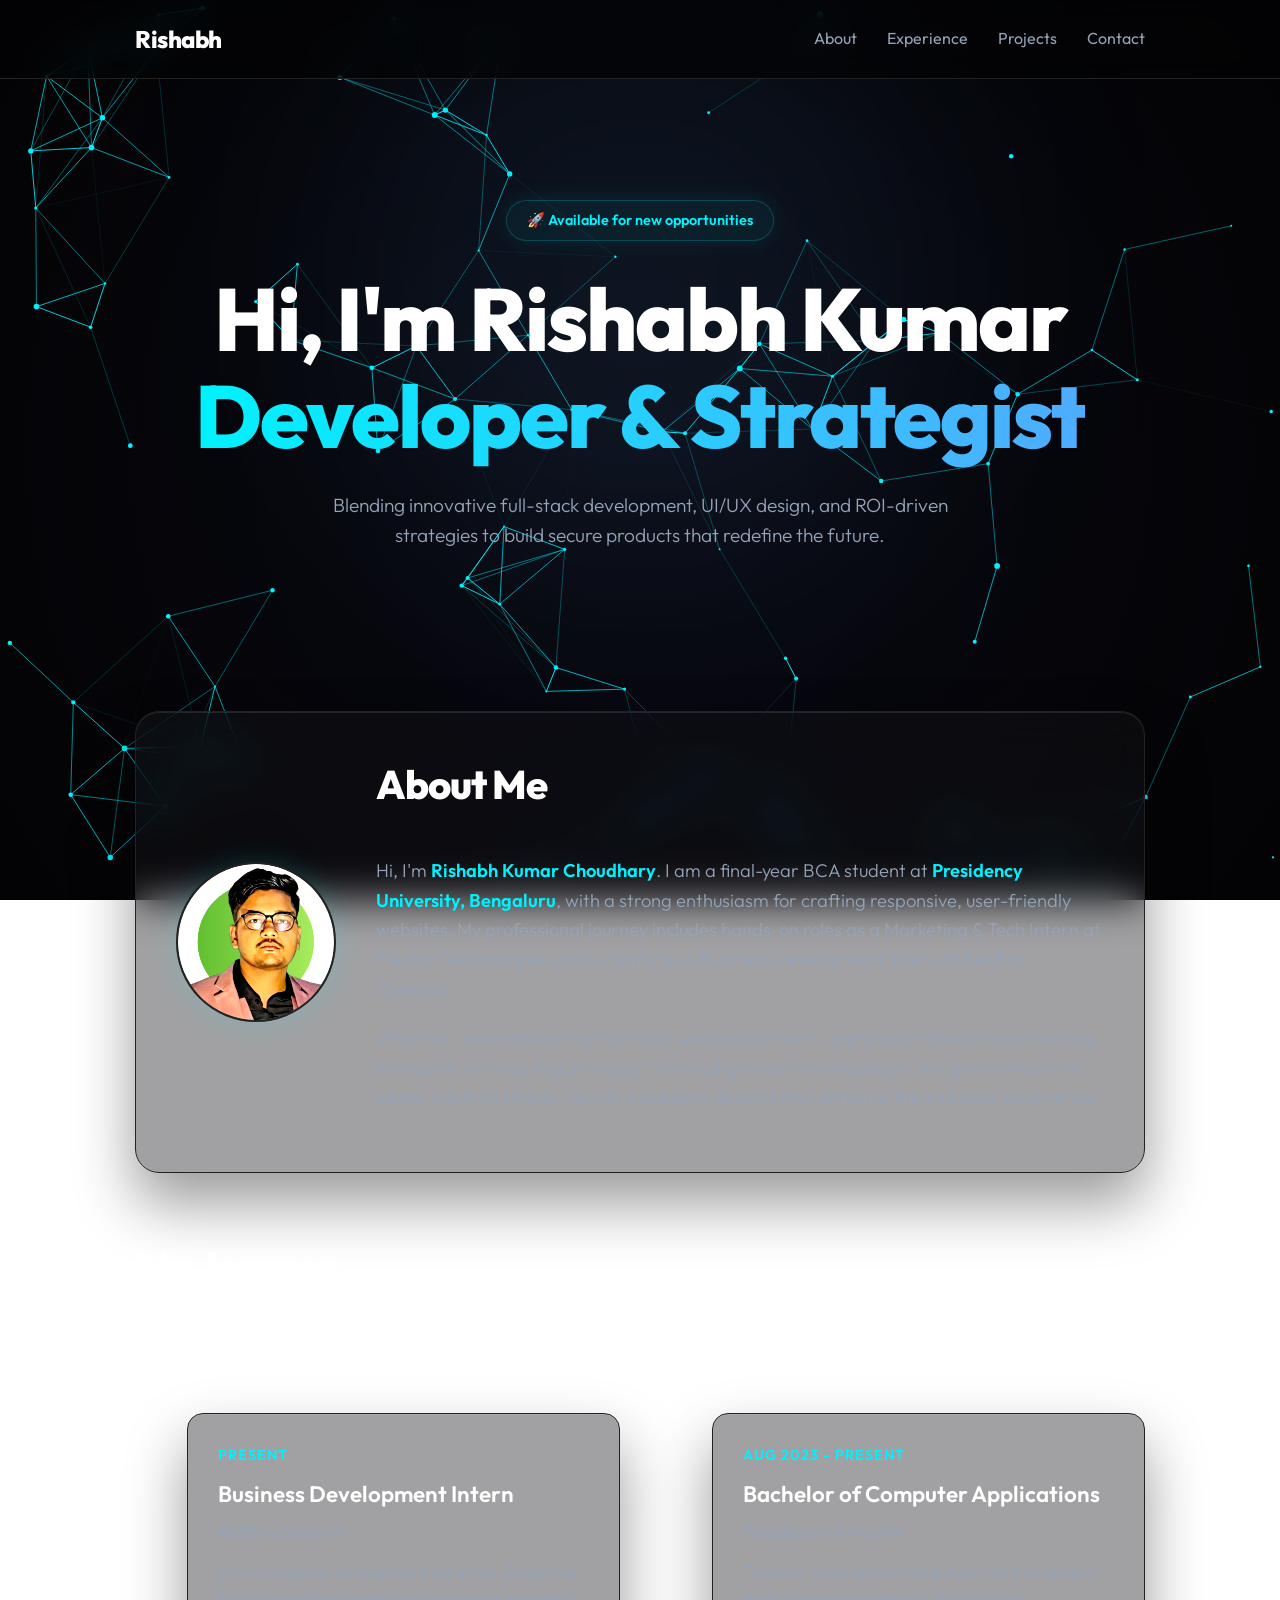
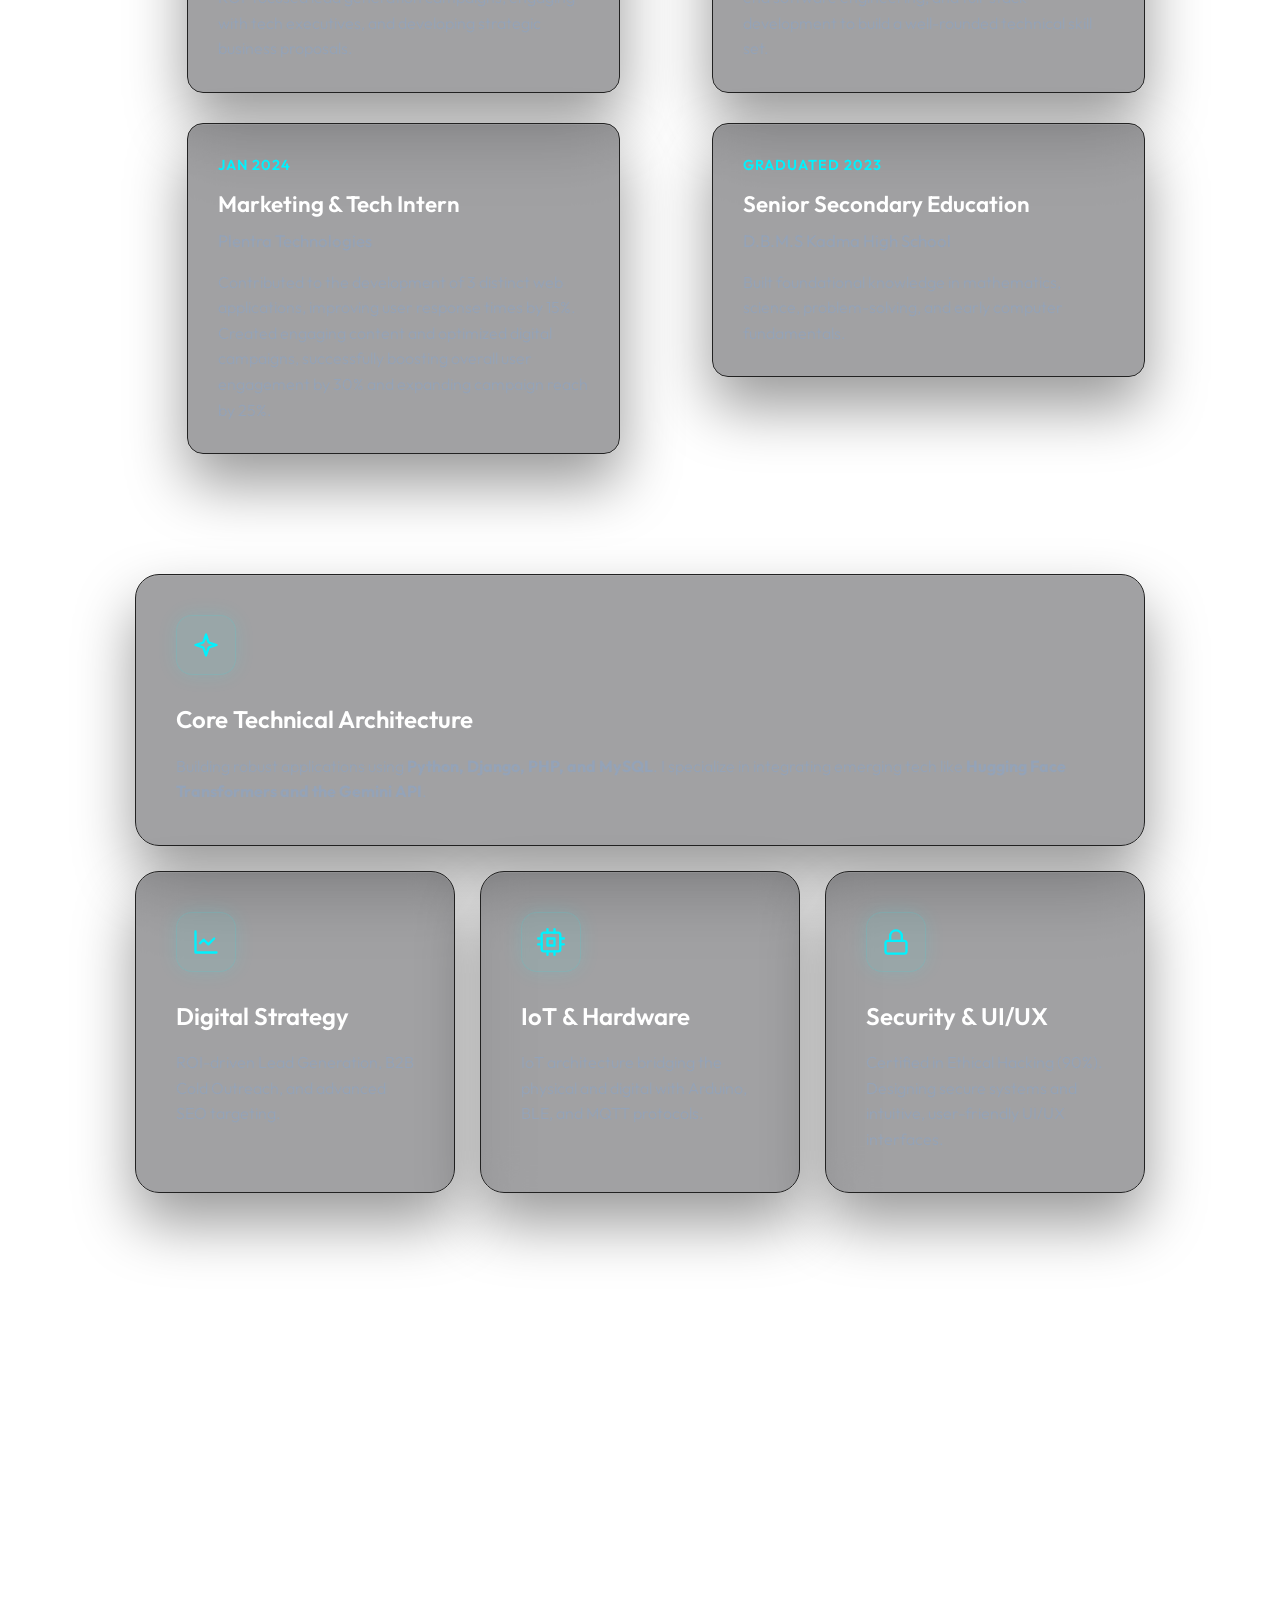
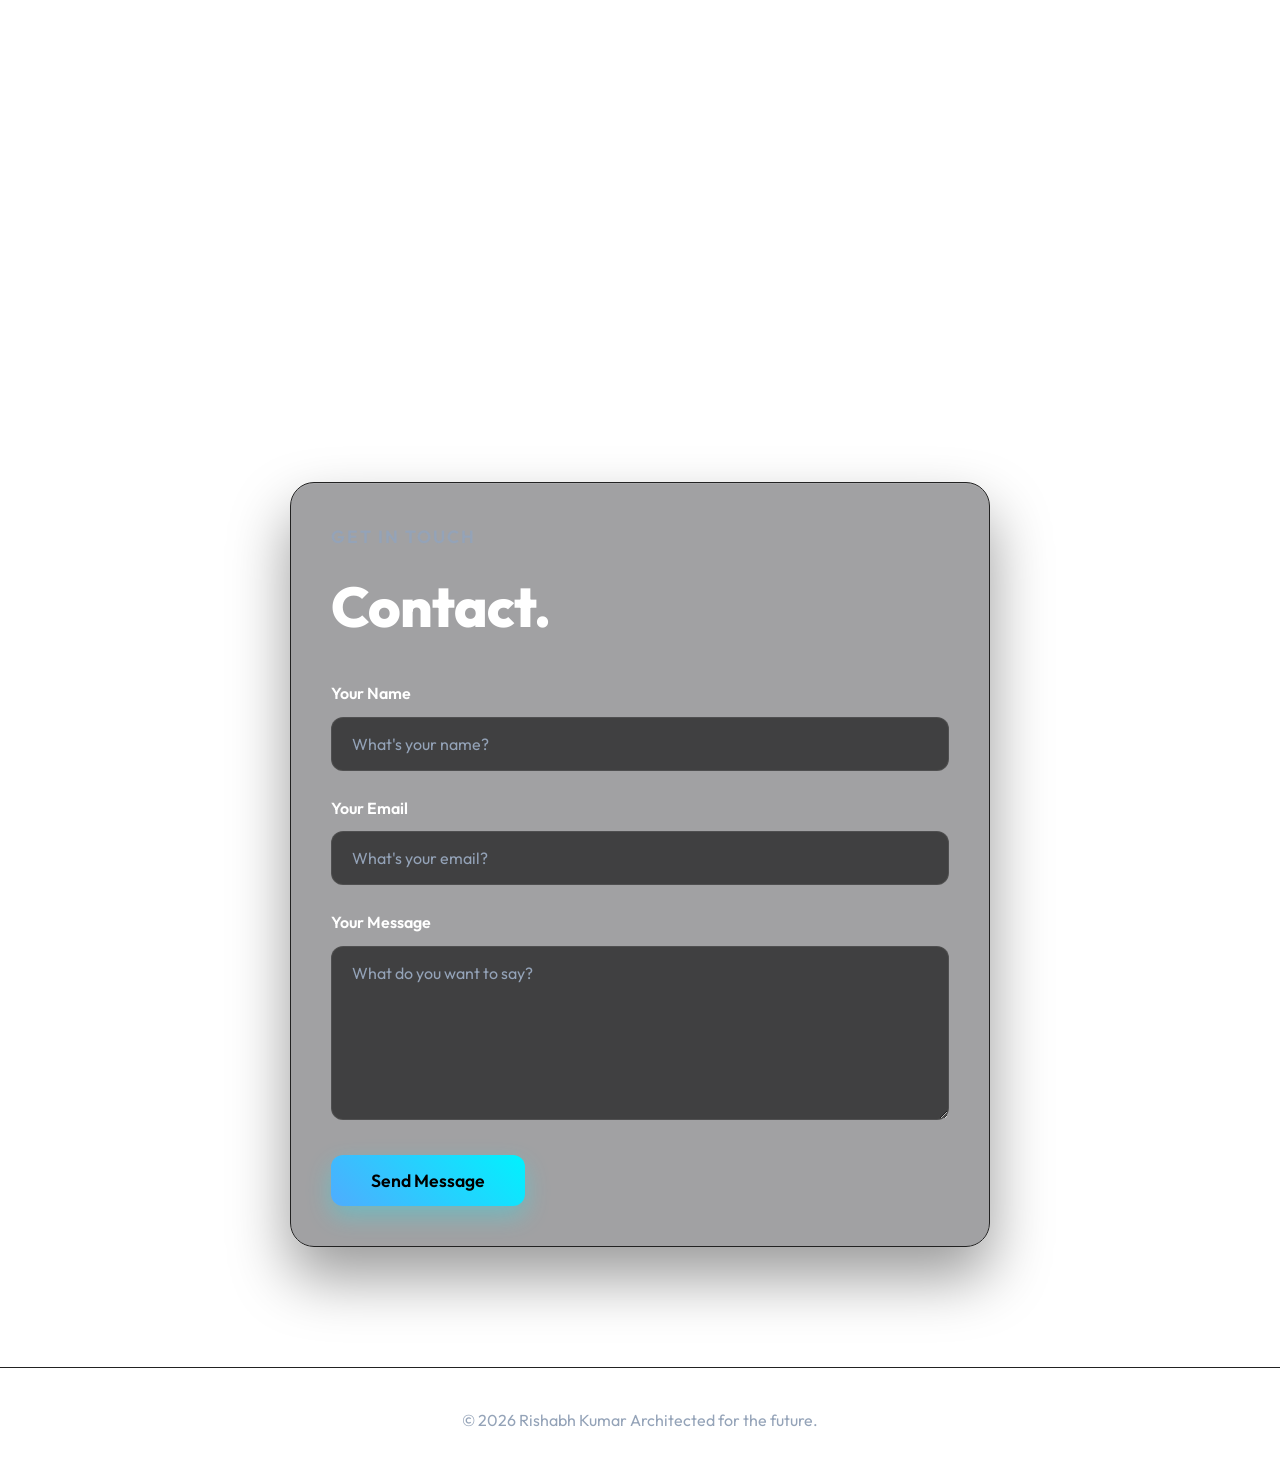
==== commit 7d90e449: "Update index.html" ====
--- a/index.html
+++ b/index.html
@@ -13,7 +13,7 @@
 
     <nav>
         <div class="nav-content">
-            <div class="logo">Rishabh<span class="dot">.</span></div>
+            <div class="logo">Rishabh<span class="dot"></span></div>
             <div class="nav-links">
                 <a href="#about">About</a>
                 <a href="#experience">Experience</a>
@@ -27,7 +27,7 @@
         <header class="hero slide-up">
             <div class="glow-orb"></div>
             <div class="badge">🚀 Available for new opportunities</div>
-            <h1>Hi, I'm Rishabh Kumar. <br> <span class="gradient-text">Developer & Strategist</span></h1>
+            <h1>Hi, I'm Rishabh Kumar <br> <span class="gradient-text">Developer & Strategist</span></h1>
             <p>Blending innovative full-stack development, UI/UX design, and ROI-driven strategies to build secure products that redefine the future.</p>
         </header>
 
@@ -209,7 +209,7 @@
     </main>
 
     <footer>
-        <p>&copy; 2026 Rishabh Kumar Choudhary. Architected for the future.</p>
+        <p>&copy; 2026 Rishabh Kumar Architected for the future.</p>
     </footer>
 
     <script src="script.js"></script>
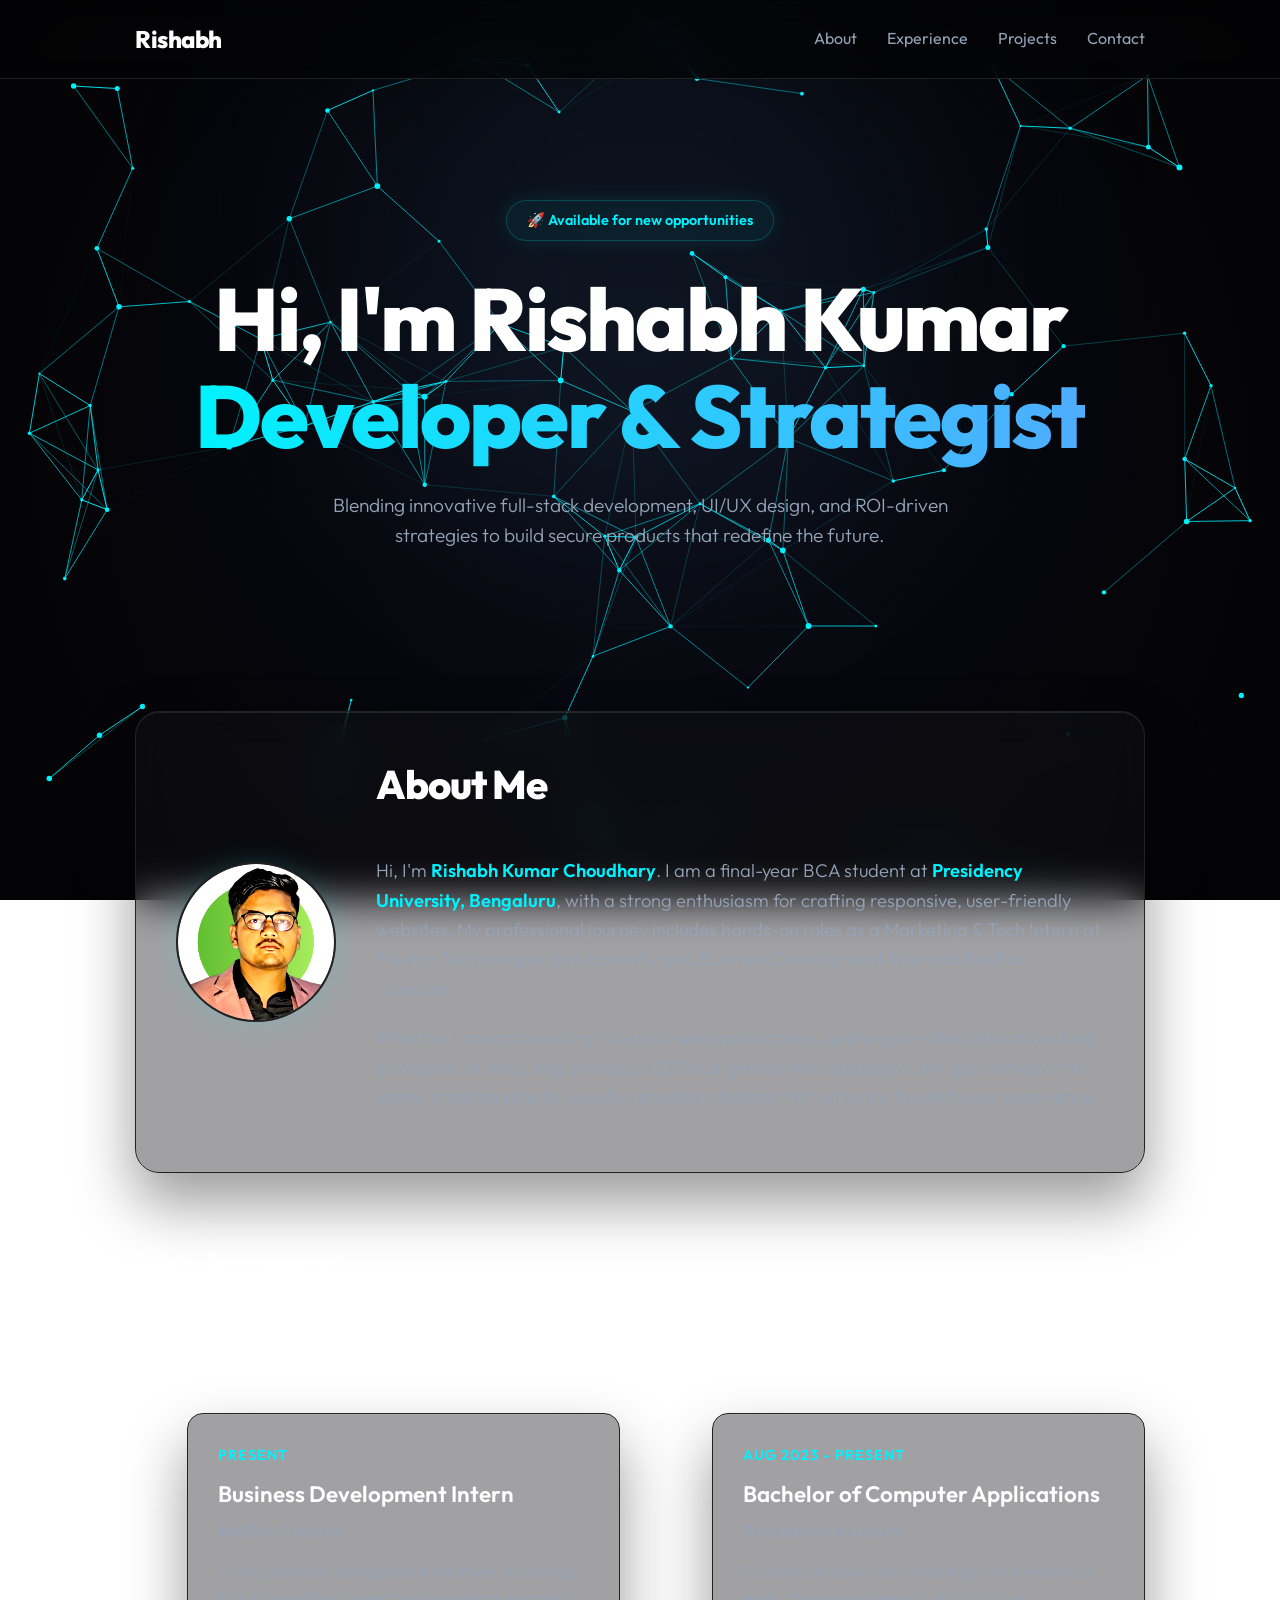
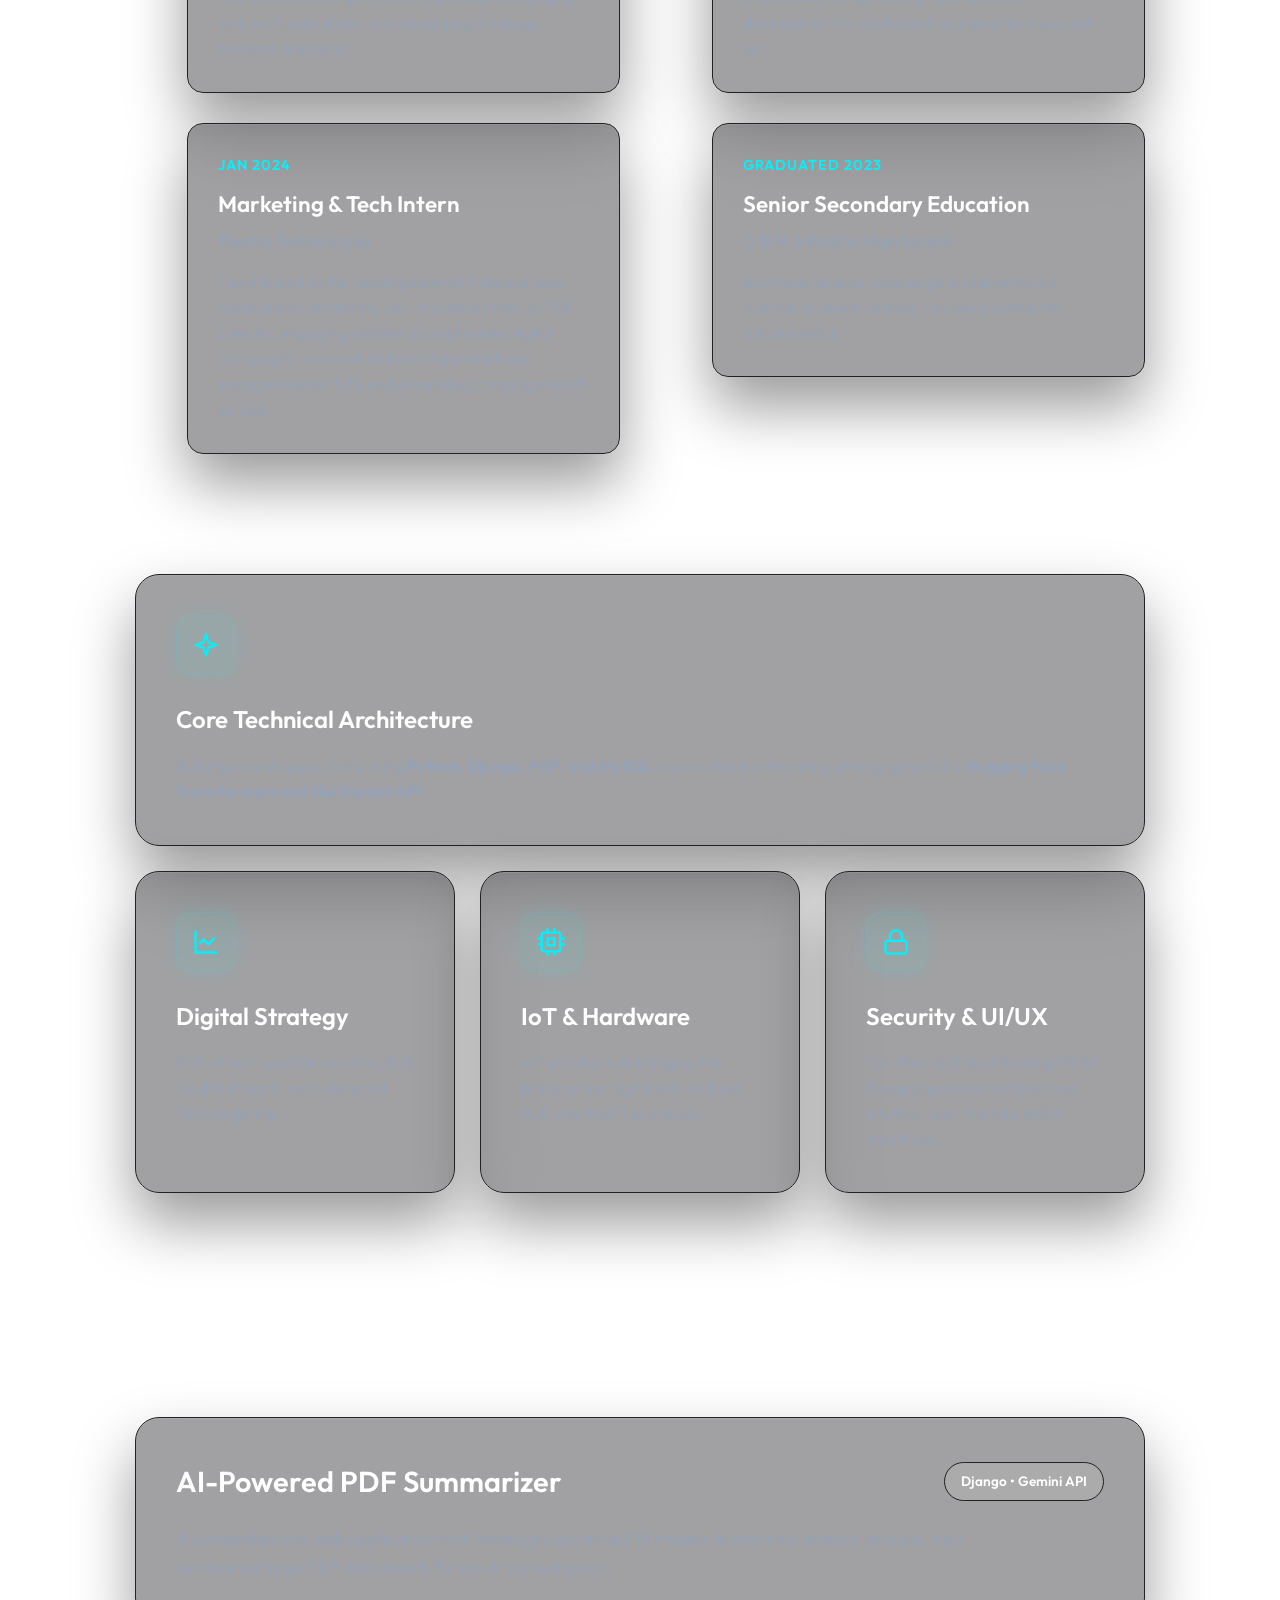
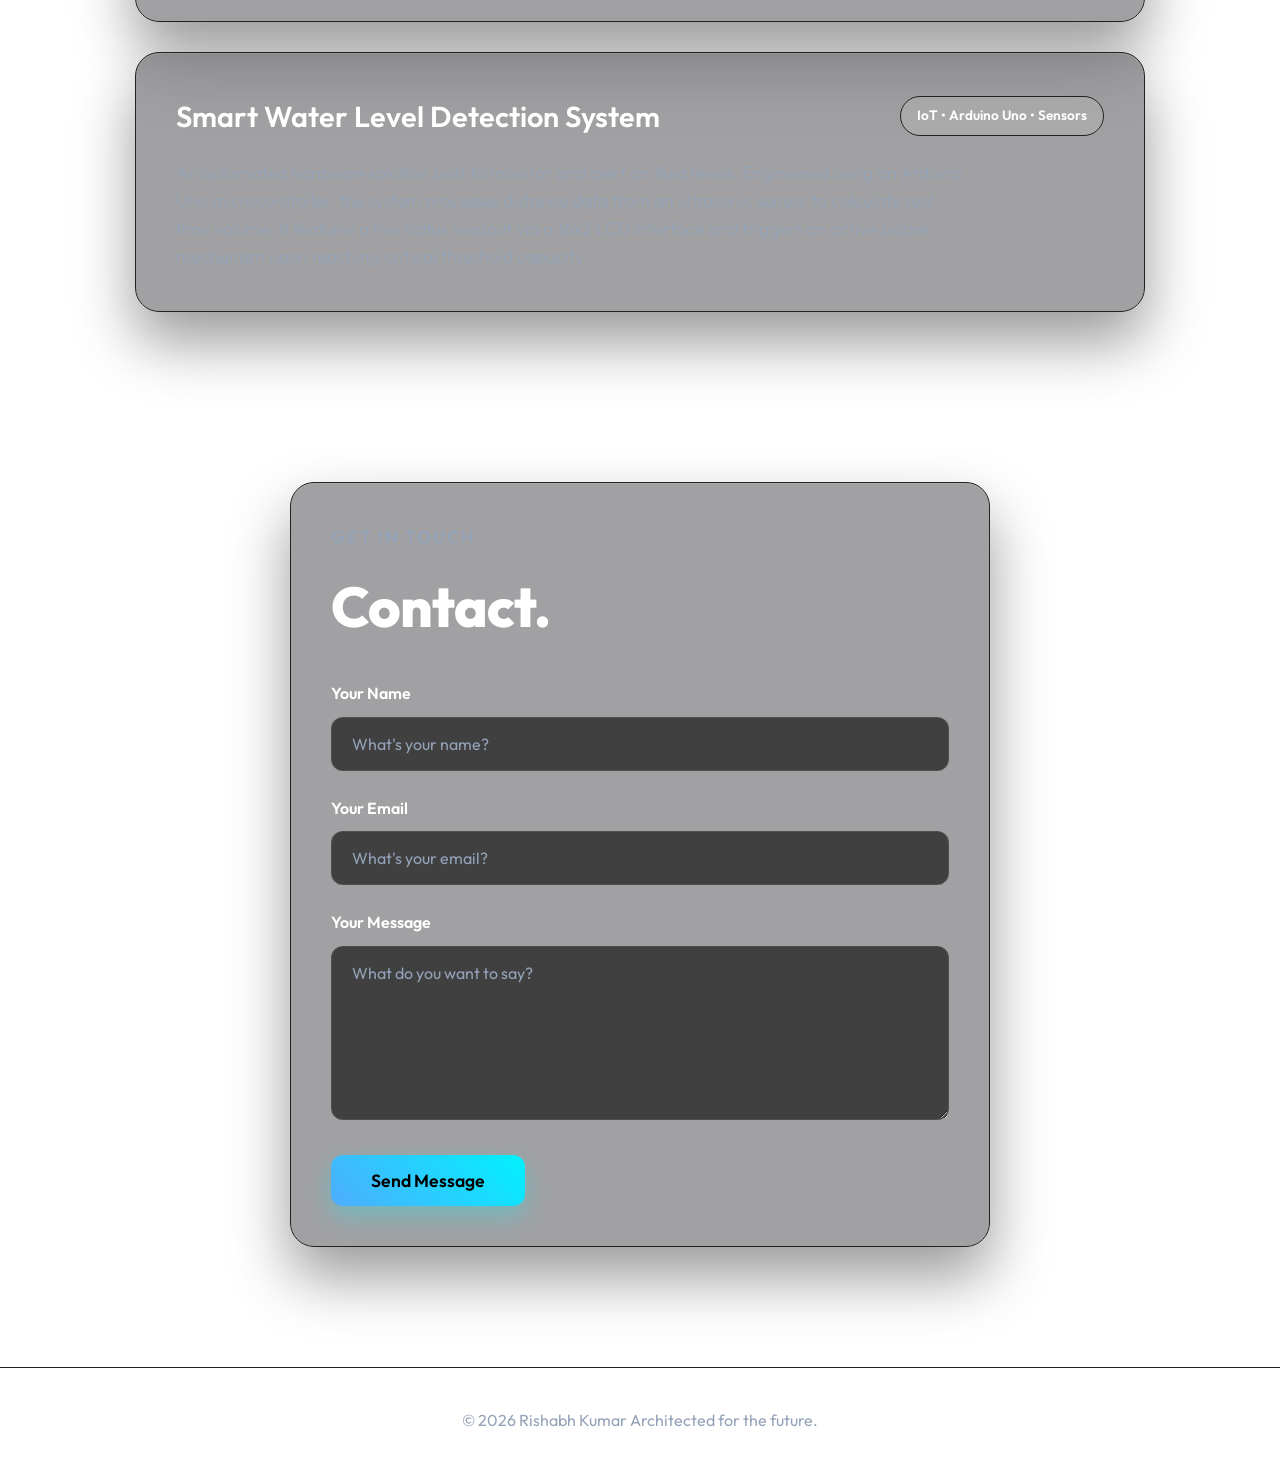
==== commit 5a055fff: "Update index.html" ====
--- a/index.html
+++ b/index.html
@@ -32,7 +32,7 @@
         </header>
 
         <section class="about-section fade-in" id="about">
-            <div class="card glass about-card tilt-card">
+            <div class="card glass about-card tilt-card fade-in">
                 <div class="card-content">
                     
                     <div class="about-profile-wrap glass">
@@ -63,7 +63,7 @@
                 <div class="timeline-column">
                     <h3 class="column-title">Experience</h3>
                     <div class="timeline">
-                        <div class="card glass timeline-item tilt-card">
+                        <div class="timeline-item glass tilt-card fade-in">
                             <div class="timeline-date">Present</div>
                             <div class="timeline-content">
                                 <h3>Business Development Intern</h3>
@@ -72,7 +72,7 @@
                             </div>
                         </div>
 
-                        <div class="card glass timeline-item tilt-card delay-1">
+                        <div class="timeline-item glass tilt-card fade-in delay-1">
                             <div class="timeline-date">Jan 2024</div>
                             <div class="timeline-content">
                                 <h3>Marketing & Tech Intern</h3>
@@ -86,7 +86,7 @@
                 <div class="timeline-column">
                     <h3 class="column-title">Education</h3>
                     <div class="timeline">
-                        <div class="card glass timeline-item tilt-card delay-2">
+                        <div class="timeline-item glass tilt-card fade-in delay-2">
                             <div class="timeline-date">Aug 2023 - Present</div>
                             <div class="timeline-content">
                                 <h3>Bachelor of Computer Applications</h3>
@@ -95,7 +95,7 @@
                             </div>
                         </div>
 
-                        <div class="card glass timeline-item tilt-card delay-3">
+                        <div class="timeline-item glass tilt-card fade-in delay-3">
                             <div class="timeline-date">Graduated 2023</div>
                             <div class="timeline-content">
                                 <h3>Senior Secondary Education</h3>
@@ -109,8 +109,8 @@
             </div>
         </section>
 
-        <section class="bento-grid fade-in">
-            <div class="card glass bento-large tilt-card">
+        <section class="bento-grid">
+            <div class="card glass bento-large tilt-card fade-in">
                 <div class="card-content">
                     <div class="icon-wrap">
                         <svg width="24" height="24" viewBox="0 0 24 24" fill="none" stroke="currentColor" stroke-width="2" stroke-linecap="round" stroke-linejoin="round"><path d="m12 3-1.912 5.813a2 2 0 0 1-1.275 1.275L3 12l5.813 1.912a2 2 0 0 1 1.275 1.275L12 21l1.912-5.813a2 2 0 0 1 1.275-1.275L21 12l-5.813-1.912a2 2 0 0 1-1.275-1.275L12 3Z"/></svg>
@@ -120,7 +120,7 @@
                 </div>
             </div>
 
-            <div class="card glass bento-small tilt-card delay-1">
+            <div class="card glass bento-small tilt-card fade-in delay-1">
                 <div class="card-content">
                     <div class="icon-wrap">
                         <svg width="24" height="24" viewBox="0 0 24 24" fill="none" stroke="currentColor" stroke-width="2" stroke-linecap="round" stroke-linejoin="round"><path d="M3 3v18h18"/><path d="m19 9-5 5-4-4-3 3"/></svg>
@@ -130,7 +130,7 @@
                 </div>
             </div>
 
-            <div class="card glass bento-small tilt-card delay-2">
+            <div class="card glass bento-small tilt-card fade-in delay-2">
                 <div class="card-content">
                     <div class="icon-wrap">
                         <svg width="24" height="24" viewBox="0 0 24 24" fill="none" stroke="currentColor" stroke-width="2" stroke-linecap="round" stroke-linejoin="round"><rect x="4" y="4" width="16" height="16" rx="2" ry="2"/><rect x="9" y="9" width="6" height="6"/><line x1="9" y1="1" x2="9" y2="4"/><line x1="15" y1="1" x2="15" y2="4"/><line x1="9" y1="20" x2="9" y2="23"/><line x1="15" y1="20" x2="15" y2="23"/><line x1="20" y1="9" x2="23" y2="9"/><line x1="20" y1="14" x2="23" y2="14"/><line x1="1" y1="9" x2="4" y2="9"/><line x1="1" y1="14" x2="4" y2="14"/></svg>
@@ -140,7 +140,7 @@
                 </div>
             </div>
 
-            <div class="card glass bento-small tilt-card delay-3">
+            <div class="card glass bento-small tilt-card fade-in delay-3">
                 <div class="card-content">
                     <div class="icon-wrap">
                         <svg width="24" height="24" viewBox="0 0 24 24" fill="none" stroke="currentColor" stroke-width="2" stroke-linecap="round" stroke-linejoin="round"><rect x="3" y="11" width="18" height="11" rx="2" ry="2"/><path d="M7 11V7a5 5 0 0 1 10 0v4"/></svg>
@@ -180,7 +180,7 @@
         <section class="contact-area fade-in" id="contact">
             <div class="contact-layout">
                 
-                <div class="contact-form-card glass tilt-card">
+                <div class="contact-form-card glass tilt-card fade-in">
                     <p class="sub-heading">Get in touch</p>
                     <h2 class="main-heading">Contact.</h2>
                     
